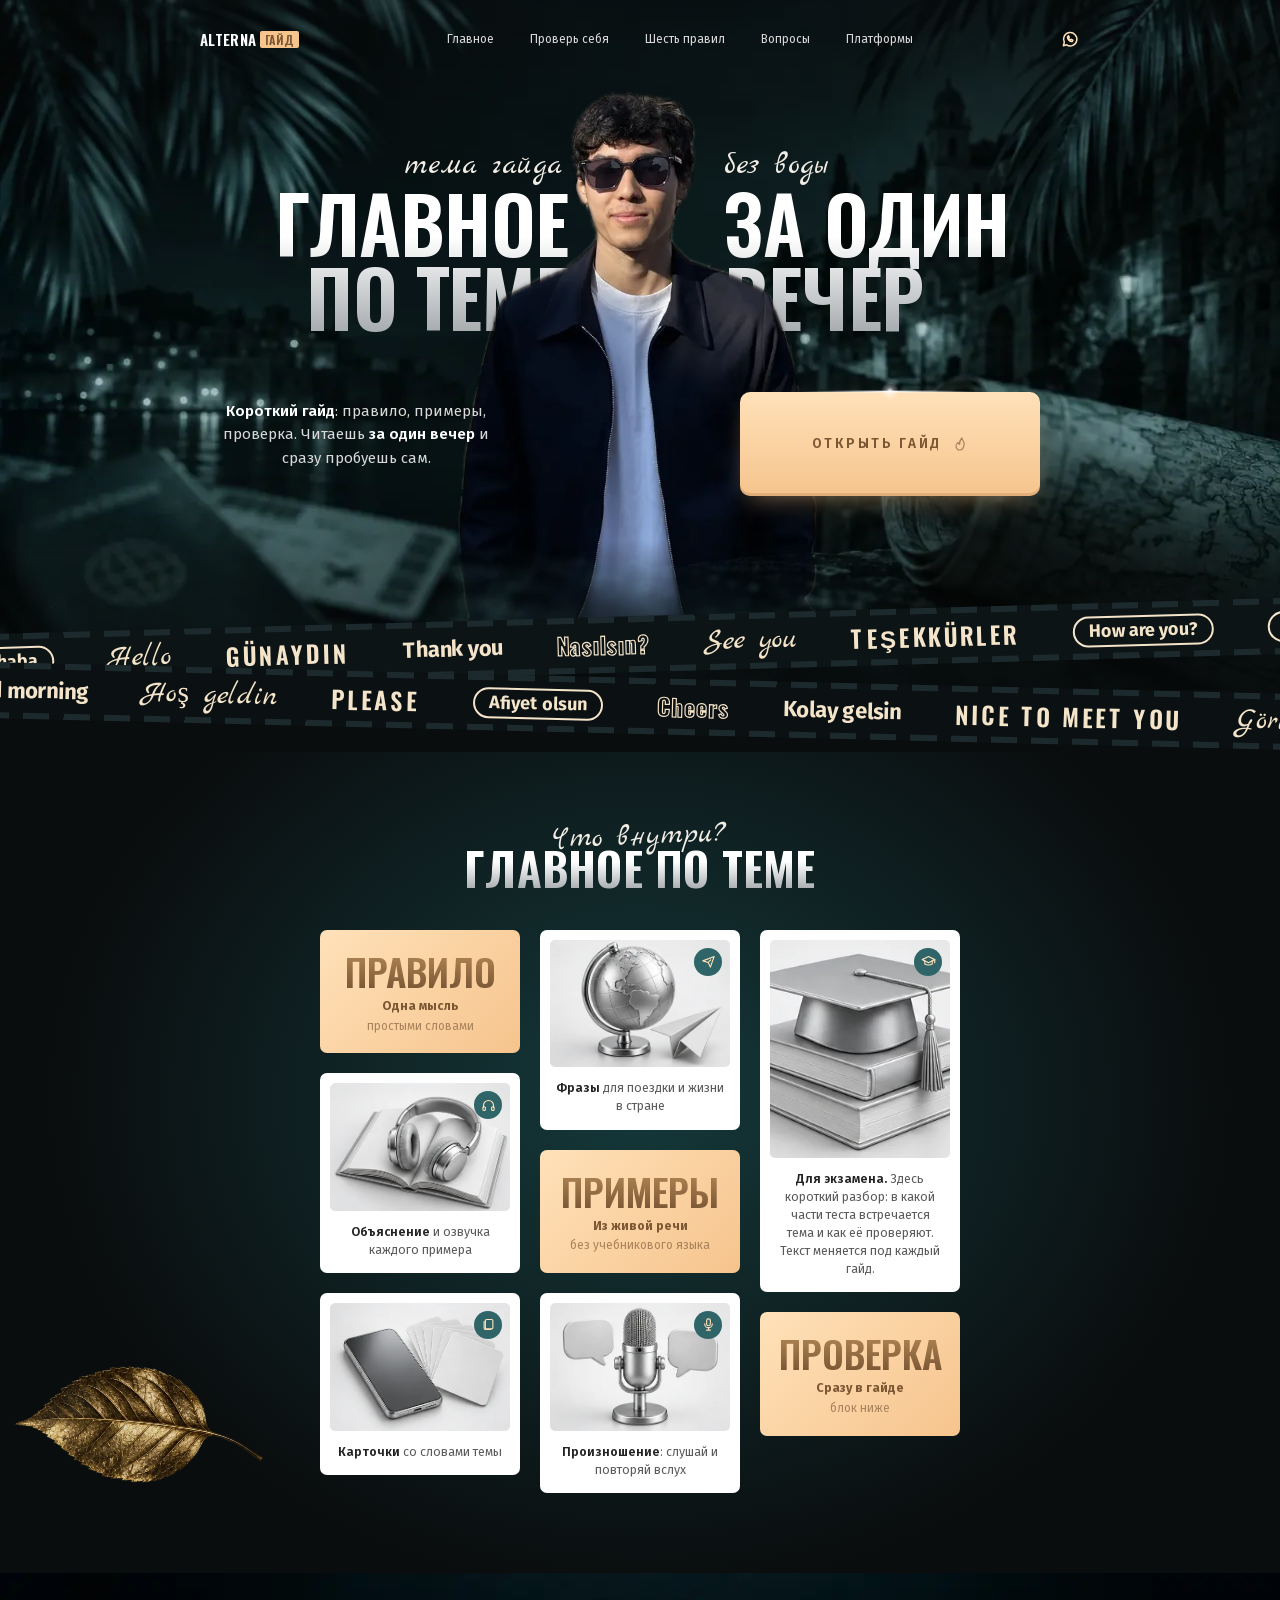
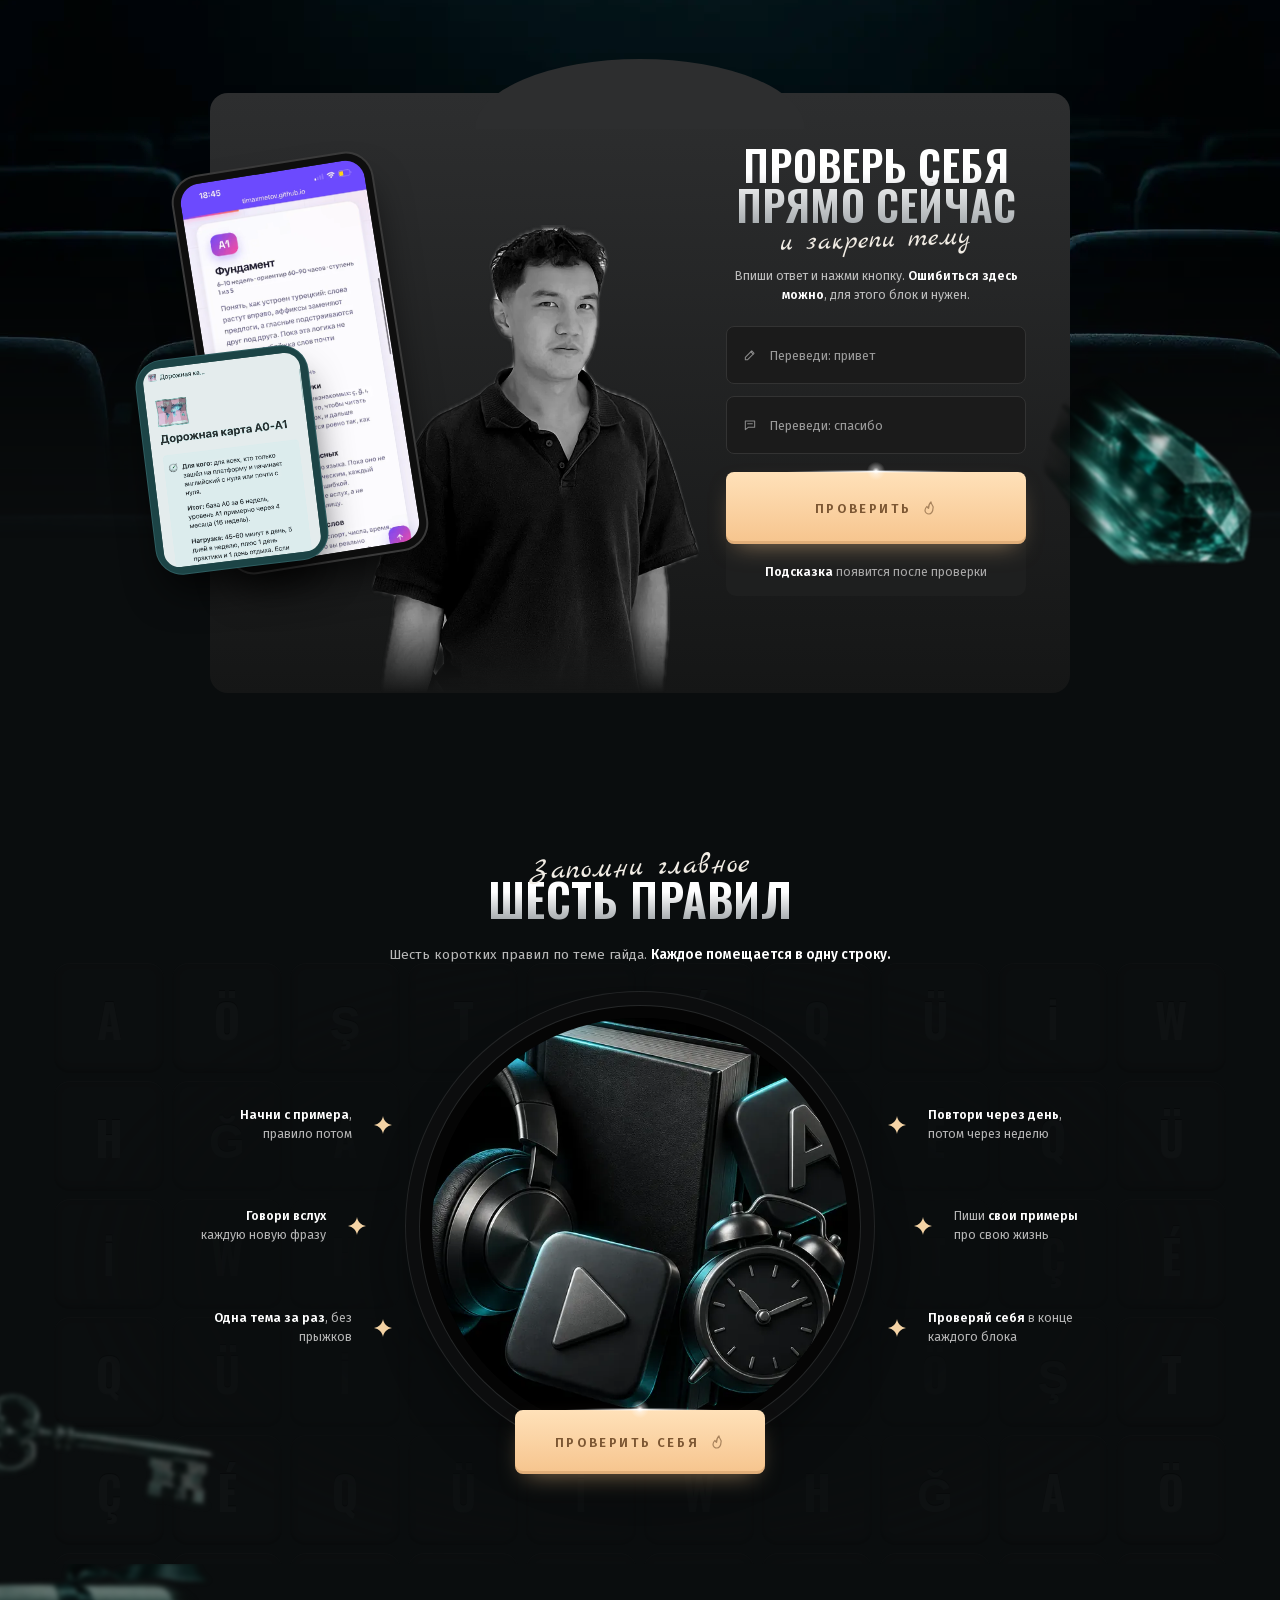
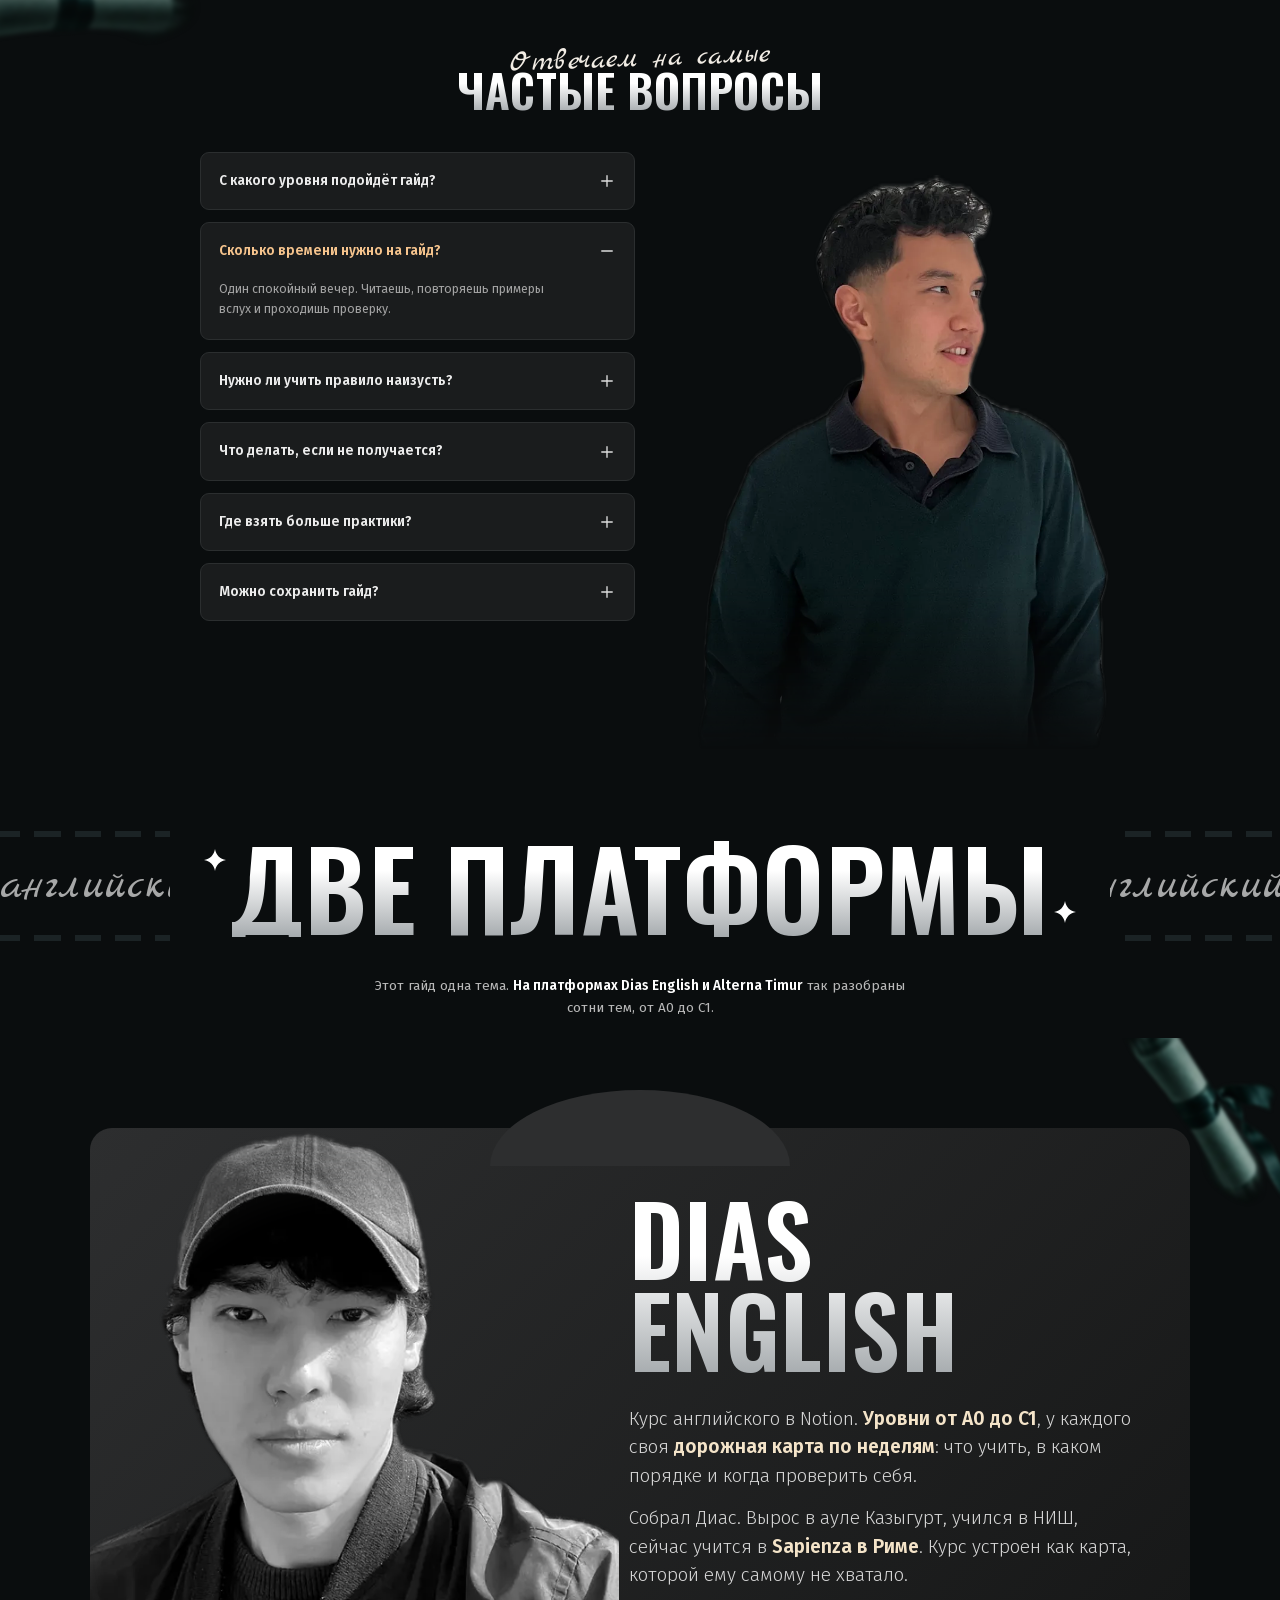
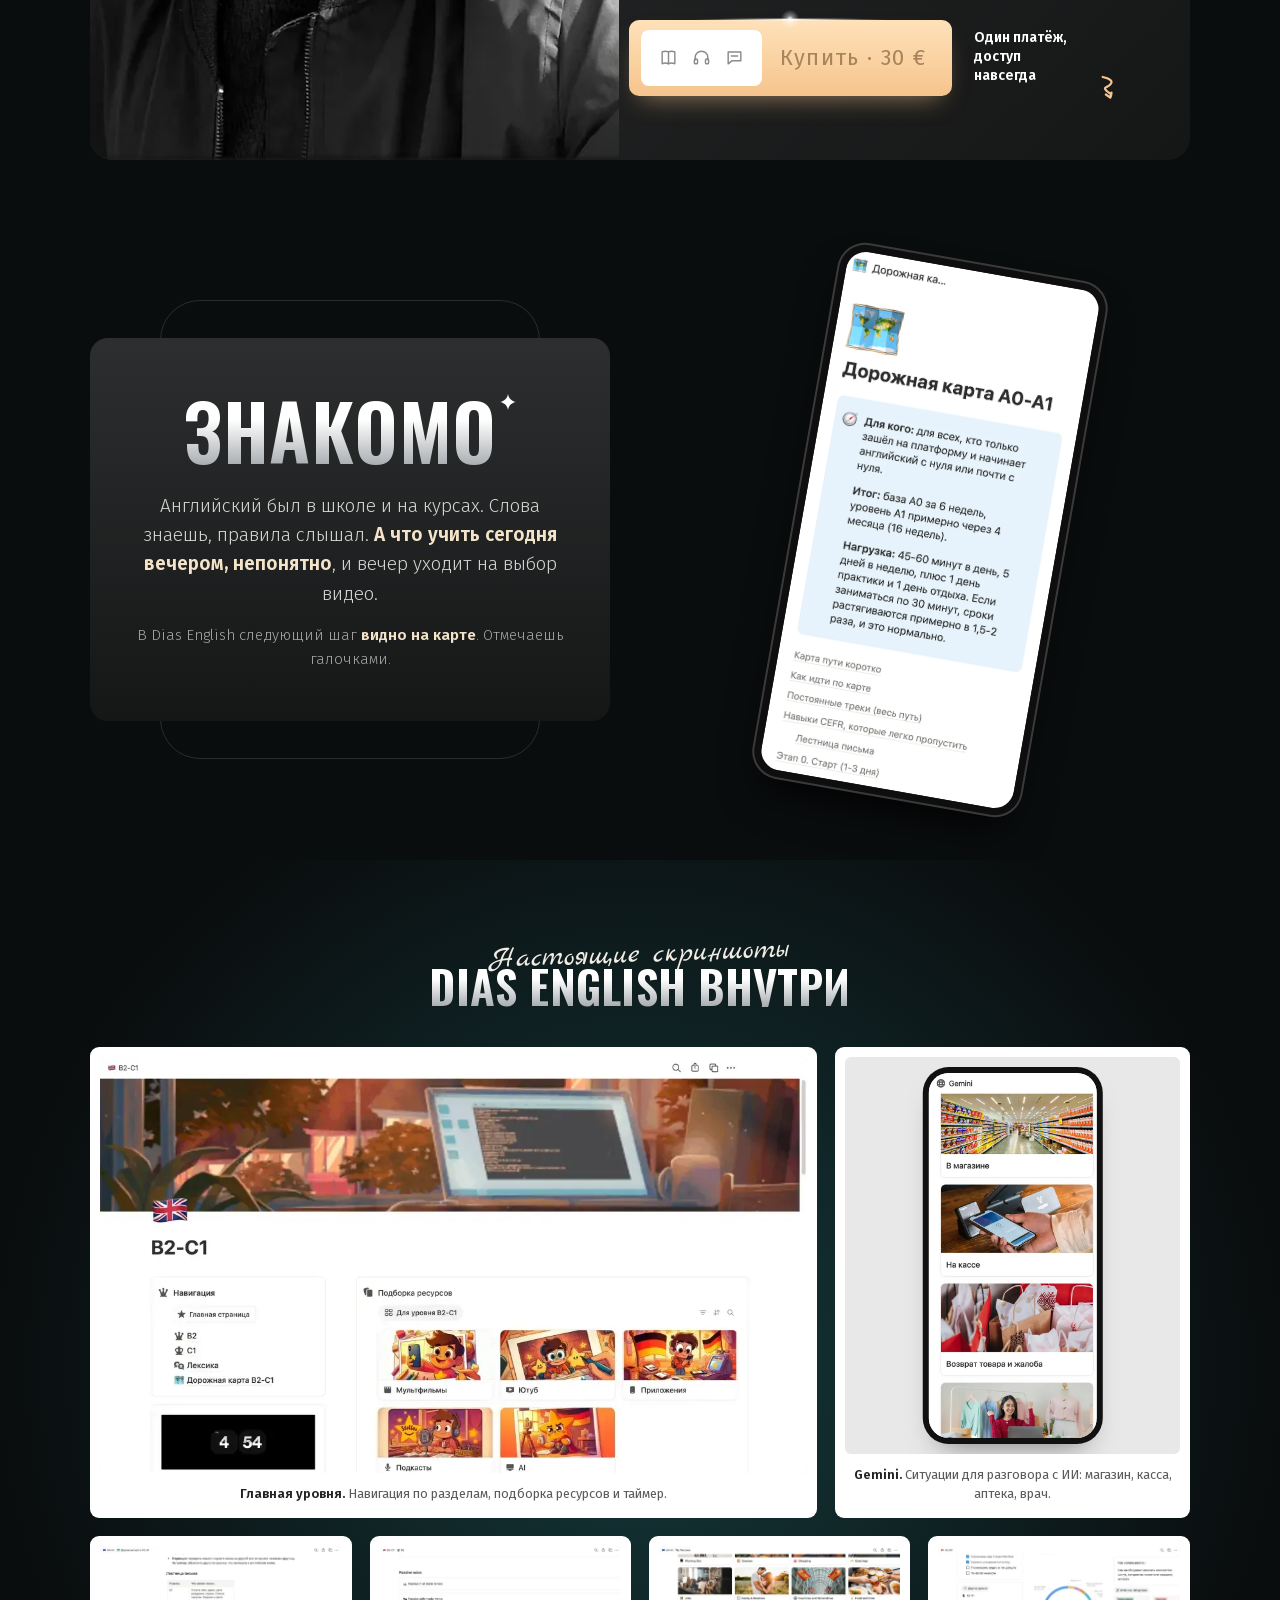
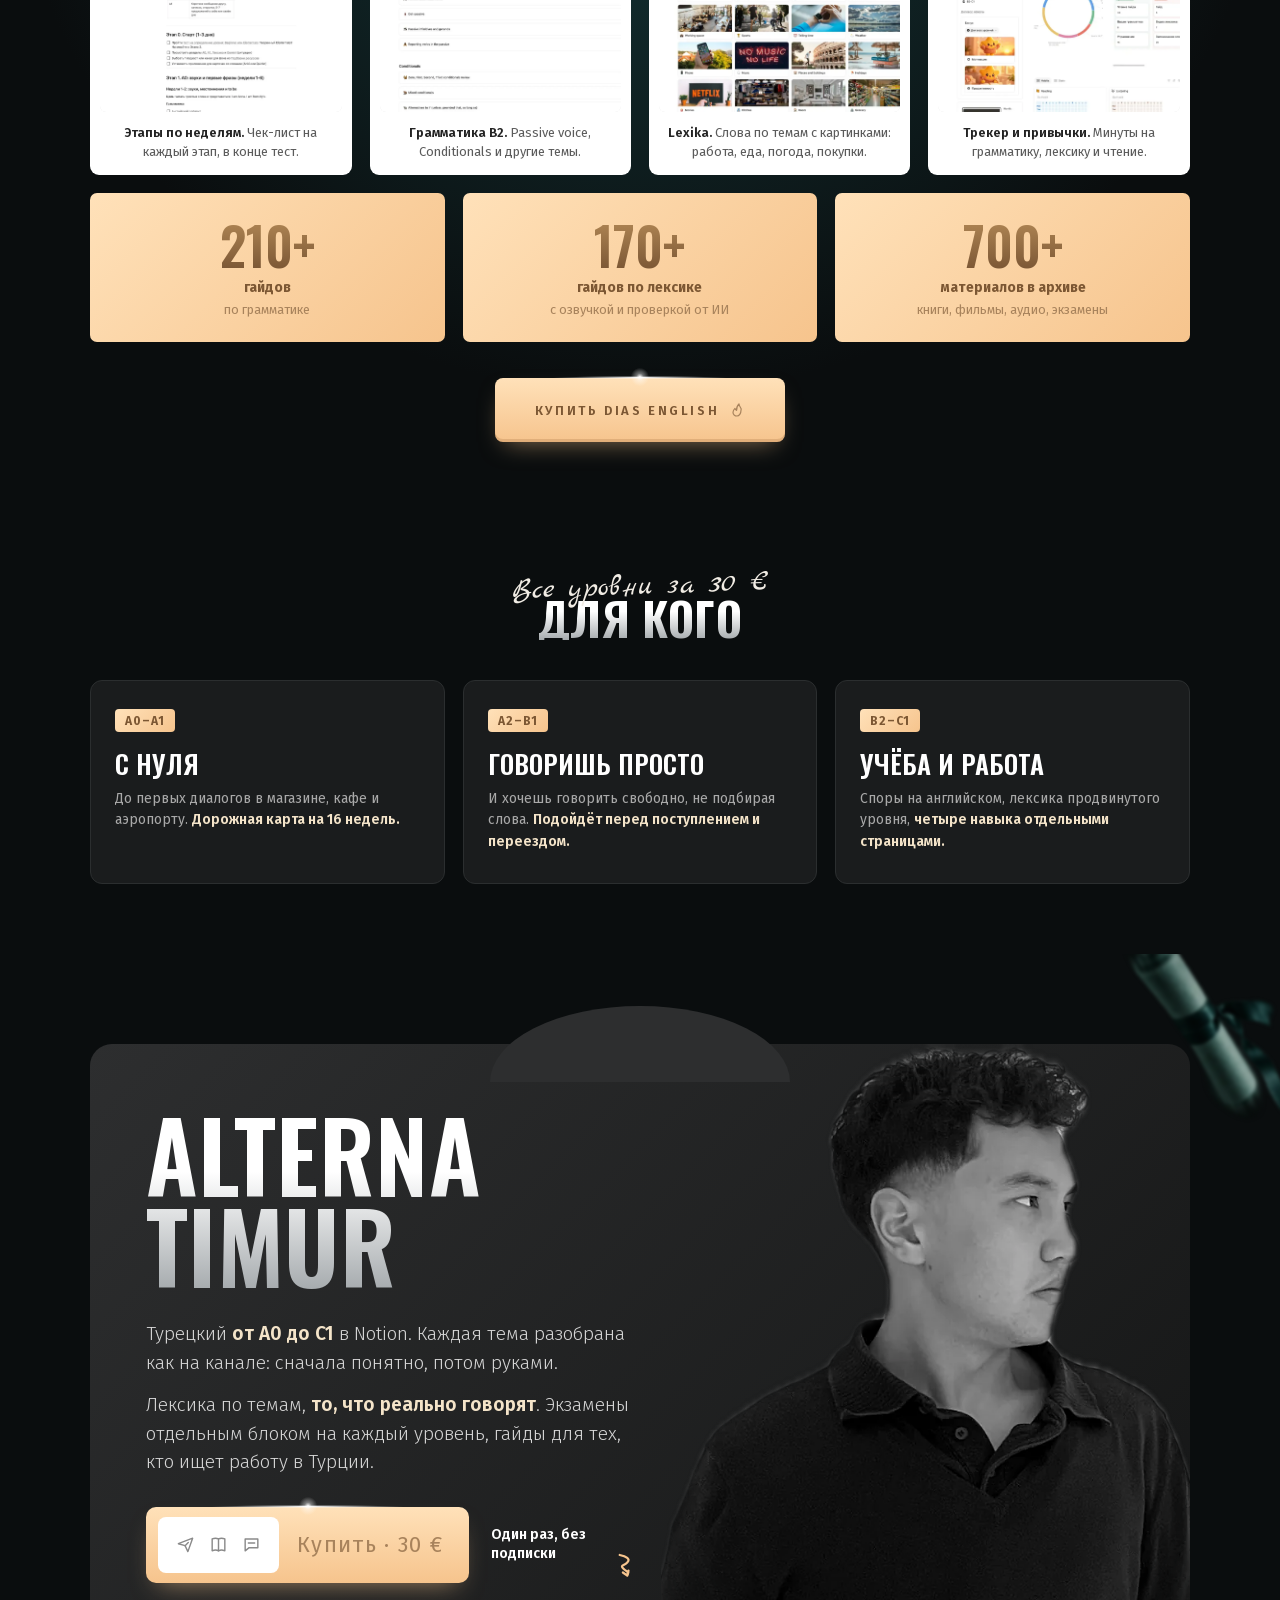
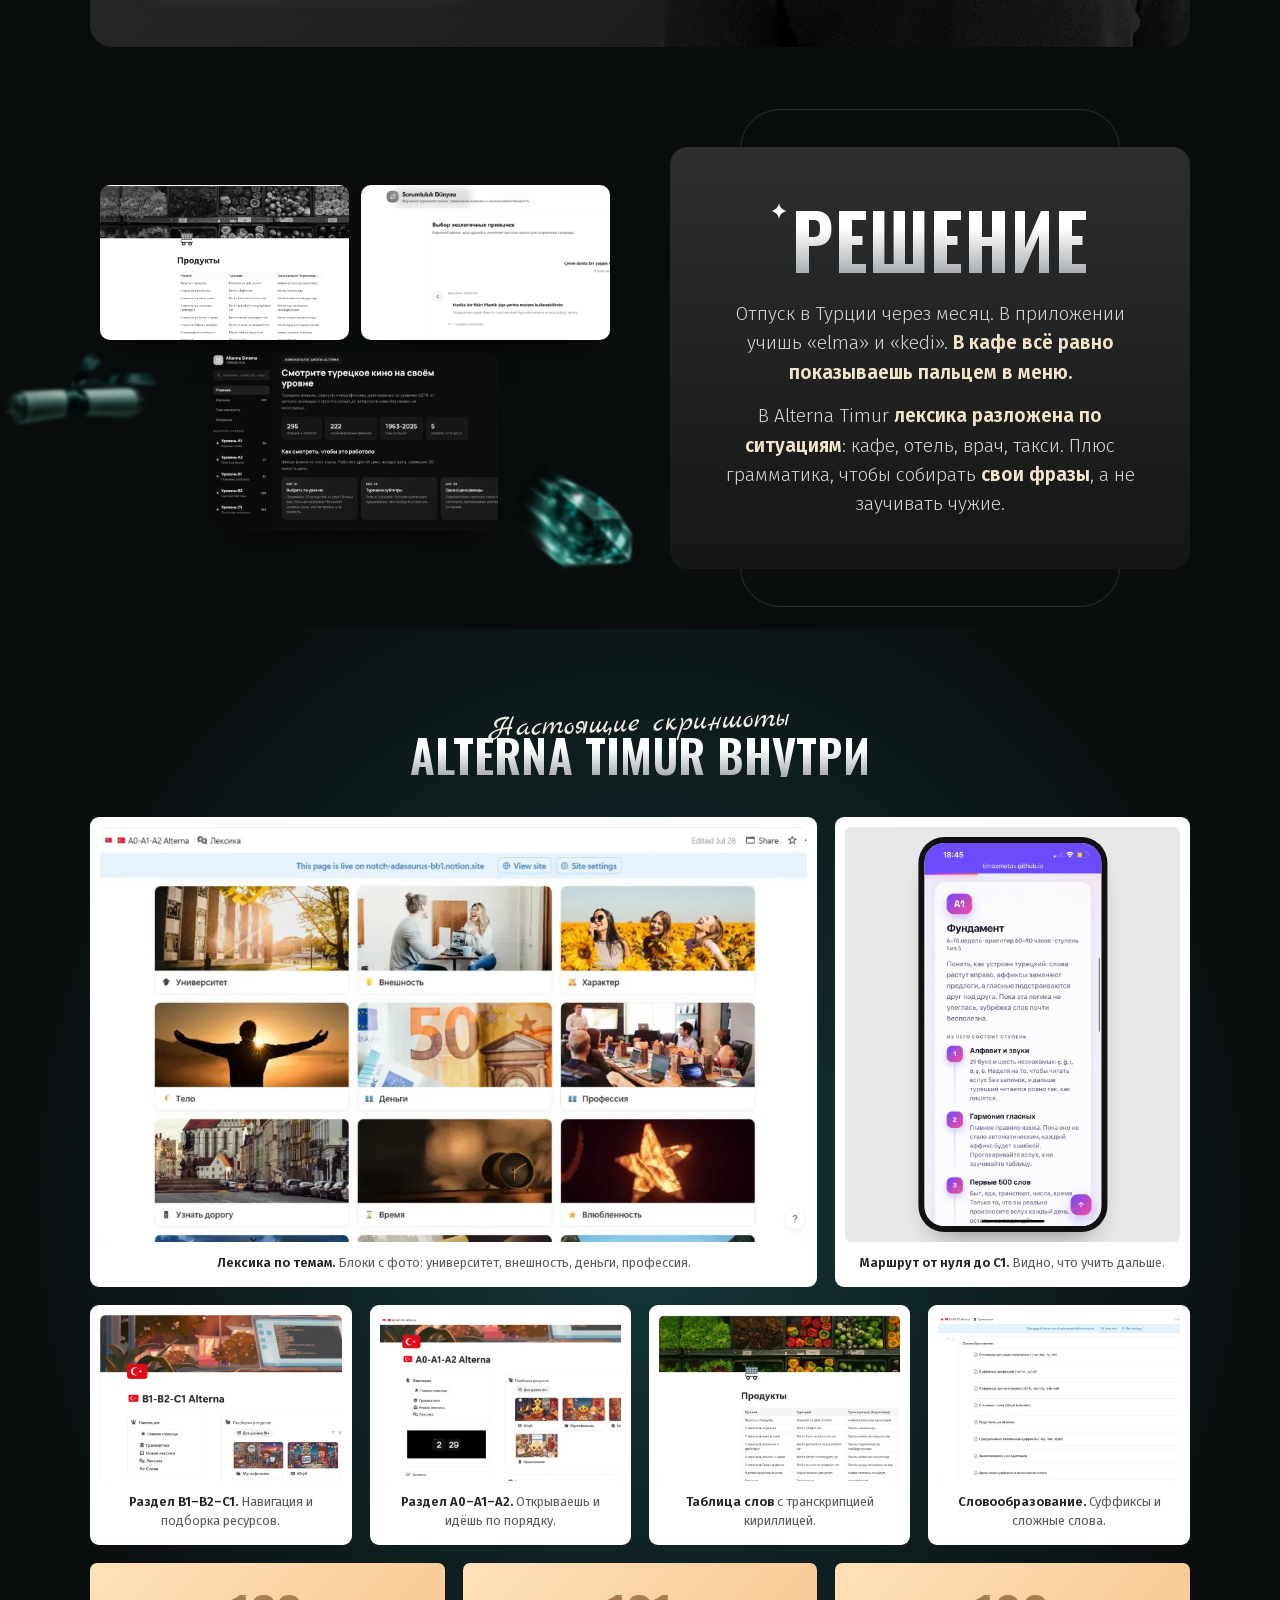
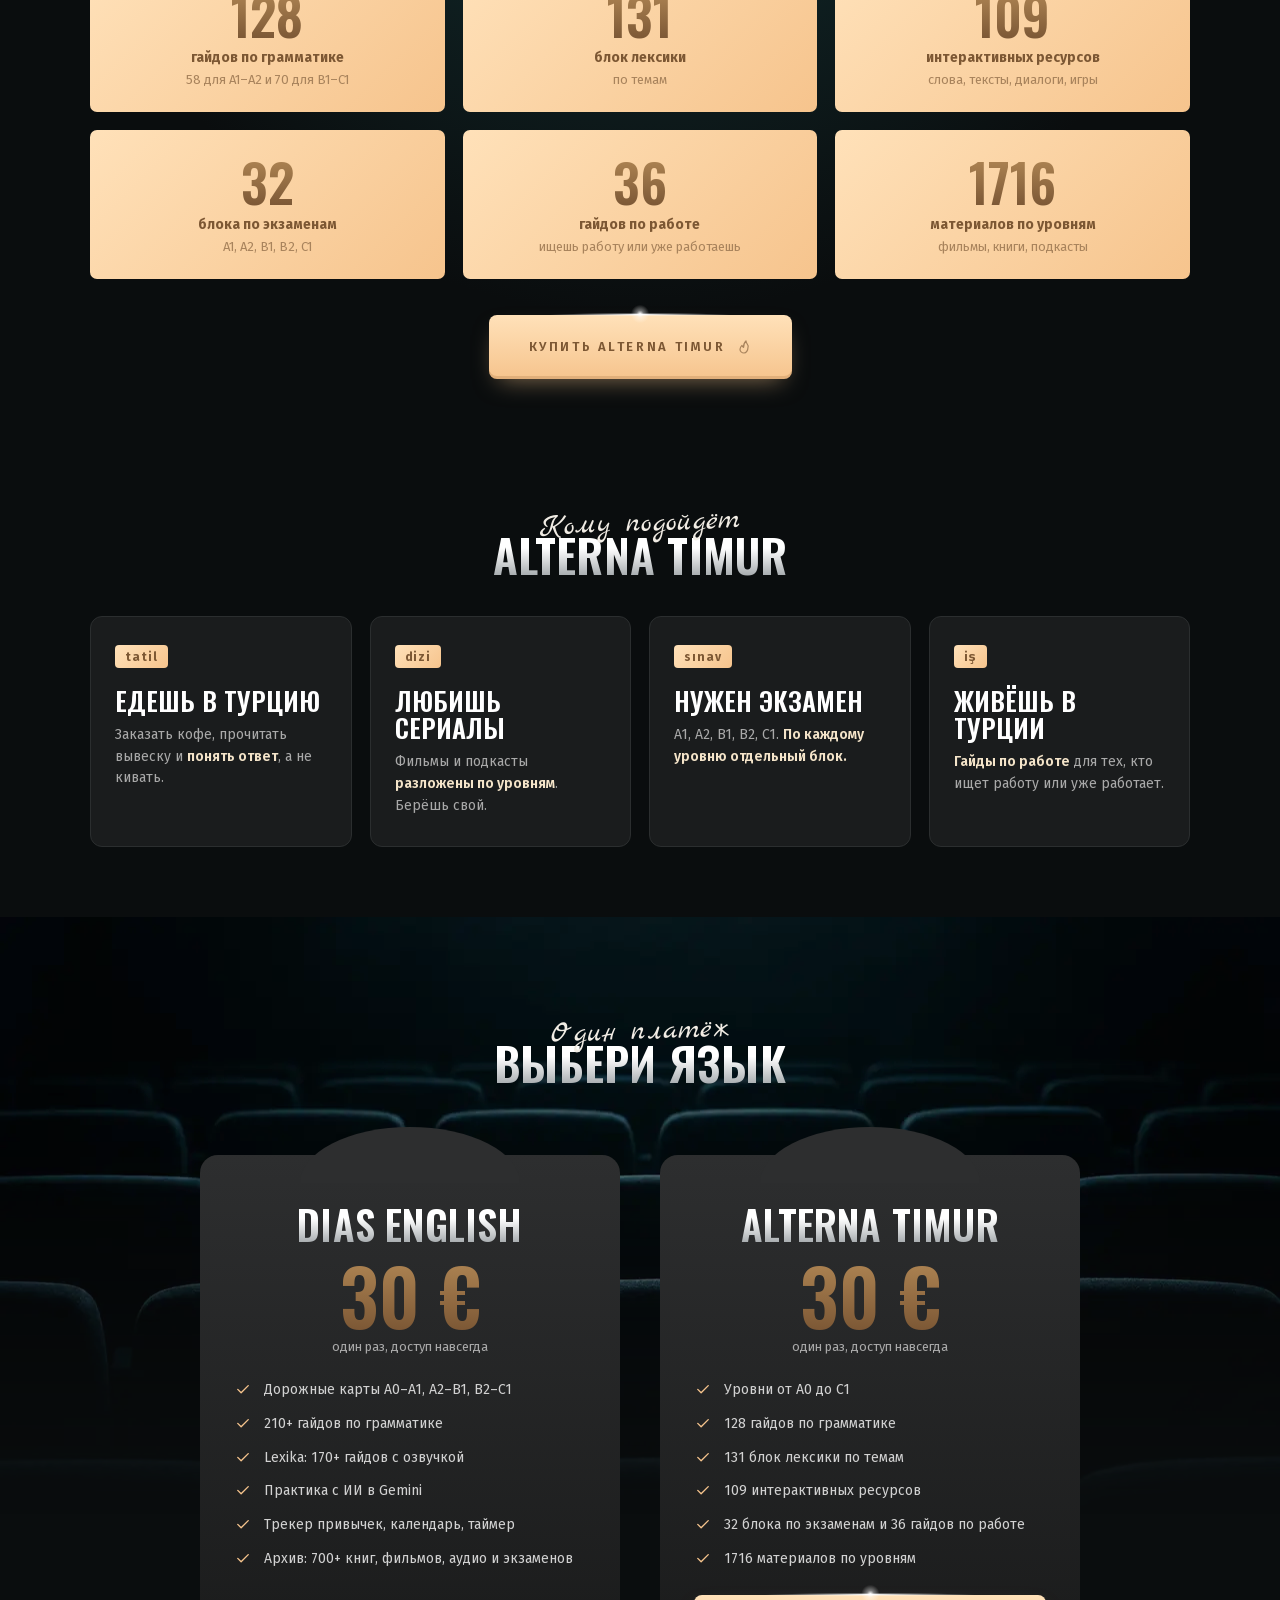
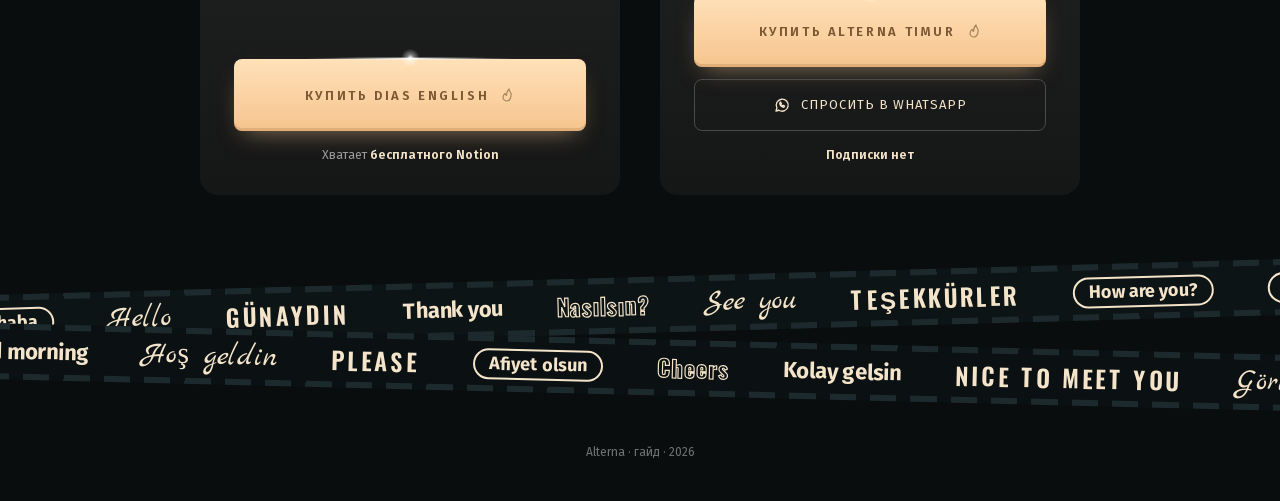
==== index.html @ 54acfa9a "Сайт №06: шаблон по дизайну лендинга подписок, гайд и реклама Dias English и Alterna Timur" ====
<!doctype html>
<html lang="ru">
<head>
<meta charset="utf-8">
<meta name="viewport" content="width=device-width, initial-scale=1">
<title>Гайд Alterna: тема в одном месте</title>
<meta name="description" content="Короткий гайд по теме: правило, примеры, проверка. В конце две платформы: Dias English и Alterna Timur.">
<meta property="og:title" content="Гайд Alterna">
<meta property="og:image" content="media/hero-bg.webp">
<meta name="theme-color" content="#0a0d0e">
<link rel="icon" href="favicon.svg" type="image/svg+xml">
<link rel="preload" href="assets/fonts/Oswald-600-cyrillic.woff2" as="font" type="font/woff2" crossorigin>
<link rel="preload" href="media/hero-person.webp" as="image">
<link rel="stylesheet" href="assets/fonts.css">
<link rel="stylesheet" href="style.css">
<script src="content.js" defer></script>
<script src="app.js" defer></script>
</head>
<body data-page="full" data-base="">
<div id="app"></div>
<noscript><p style="padding:40px;text-align:center">Включи JavaScript, чтобы открыть гайд.</p></noscript>
</body>
</html>
---- assets/fonts.css ----
@font-face {
  font-family: 'Fira Sans';
  font-style: normal;
  font-weight: 300;
  font-display: swap;
  src: url(fonts/FiraSans-300-cyrillic.woff2) format('woff2');
  unicode-range: U+0301, U+0400-045F, U+0490-0491, U+04B0-04B1, U+2116;
}
@font-face {
  font-family: 'Fira Sans';
  font-style: normal;
  font-weight: 300;
  font-display: swap;
  src: url(fonts/FiraSans-300-latin.woff2) format('woff2');
  unicode-range: U+0000-00FF, U+0131, U+0152-0153, U+02BB-02BC, U+02C6, U+02DA, U+02DC, U+0304, U+0308, U+0329, U+2000-206F, U+20AC, U+2122, U+2191, U+2193, U+2212, U+2215, U+FEFF, U+FFFD;
}
@font-face {
  font-family: 'Fira Sans';
  font-style: normal;
  font-weight: 400;
  font-display: swap;
  src: url(fonts/FiraSans-400-cyrillic.woff2) format('woff2');
  unicode-range: U+0301, U+0400-045F, U+0490-0491, U+04B0-04B1, U+2116;
}
@font-face {
  font-family: 'Fira Sans';
  font-style: normal;
  font-weight: 400;
  font-display: swap;
  src: url(fonts/FiraSans-400-latin.woff2) format('woff2');
  unicode-range: U+0000-00FF, U+0131, U+0152-0153, U+02BB-02BC, U+02C6, U+02DA, U+02DC, U+0304, U+0308, U+0329, U+2000-206F, U+20AC, U+2122, U+2191, U+2193, U+2212, U+2215, U+FEFF, U+FFFD;
}
@font-face {
  font-family: 'Fira Sans';
  font-style: normal;
  font-weight: 600;
  font-display: swap;
  src: url(fonts/FiraSans-600-cyrillic.woff2) format('woff2');
  unicode-range: U+0301, U+0400-045F, U+0490-0491, U+04B0-04B1, U+2116;
}
@font-face {
  font-family: 'Fira Sans';
  font-style: normal;
  font-weight: 600;
  font-display: swap;
  src: url(fonts/FiraSans-600-latin.woff2) format('woff2');
  unicode-range: U+0000-00FF, U+0131, U+0152-0153, U+02BB-02BC, U+02C6, U+02DA, U+02DC, U+0304, U+0308, U+0329, U+2000-206F, U+20AC, U+2122, U+2191, U+2193, U+2212, U+2215, U+FEFF, U+FFFD;
}
@font-face {
  font-family: 'Fira Sans';
  font-style: normal;
  font-weight: 700;
  font-display: swap;
  src: url(fonts/FiraSans-700-cyrillic.woff2) format('woff2');
  unicode-range: U+0301, U+0400-045F, U+0490-0491, U+04B0-04B1, U+2116;
}
@font-face {
  font-family: 'Fira Sans';
  font-style: normal;
  font-weight: 700;
  font-display: swap;
  src: url(fonts/FiraSans-700-latin.woff2) format('woff2');
  unicode-range: U+0000-00FF, U+0131, U+0152-0153, U+02BB-02BC, U+02C6, U+02DA, U+02DC, U+0304, U+0308, U+0329, U+2000-206F, U+20AC, U+2122, U+2191, U+2193, U+2212, U+2215, U+FEFF, U+FFFD;
}
@font-face {
  font-family: 'Marck Script';
  font-style: normal;
  font-weight: 400;
  font-display: swap;
  src: url(fonts/MarckScript-400-cyrillic.woff2) format('woff2');
  unicode-range: U+0301, U+0400-045F, U+0490-0491, U+04B0-04B1, U+2116;
}
@font-face {
  font-family: 'Marck Script';
  font-style: normal;
  font-weight: 400;
  font-display: swap;
  src: url(fonts/MarckScript-400-latin.woff2) format('woff2');
  unicode-range: U+0000-00FF, U+0131, U+0152-0153, U+02BB-02BC, U+02C6, U+02DA, U+02DC, U+0304, U+0308, U+0329, U+2000-206F, U+20AC, U+2122, U+2191, U+2193, U+2212, U+2215, U+FEFF, U+FFFD;
}
@font-face {
  font-family: 'Oswald';
  font-style: normal;
  font-weight: 500;
  font-display: swap;
  src: url(fonts/Oswald-500-cyrillic.woff2) format('woff2');
  unicode-range: U+0301, U+0400-045F, U+0490-0491, U+04B0-04B1, U+2116;
}
@font-face {
  font-family: 'Oswald';
  font-style: normal;
  font-weight: 500;
  font-display: swap;
  src: url(fonts/Oswald-500-latin.woff2) format('woff2');
  unicode-range: U+0000-00FF, U+0131, U+0152-0153, U+02BB-02BC, U+02C6, U+02DA, U+02DC, U+0304, U+0308, U+0329, U+2000-206F, U+20AC, U+2122, U+2191, U+2193, U+2212, U+2215, U+FEFF, U+FFFD;
}
@font-face {
  font-family: 'Oswald';
  font-style: normal;
  font-weight: 600;
  font-display: swap;
  src: url(fonts/Oswald-600-cyrillic.woff2) format('woff2');
  unicode-range: U+0301, U+0400-045F, U+0490-0491, U+04B0-04B1, U+2116;
}
@font-face {
  font-family: 'Oswald';
  font-style: normal;
  font-weight: 600;
  font-display: swap;
  src: url(fonts/Oswald-600-latin.woff2) format('woff2');
  unicode-range: U+0000-00FF, U+0131, U+0152-0153, U+02BB-02BC, U+02C6, U+02DA, U+02DC, U+0304, U+0308, U+0329, U+2000-206F, U+20AC, U+2122, U+2191, U+2193, U+2212, U+2215, U+FEFF, U+FFFD;
}
@font-face {
  font-family: 'Oswald';
  font-style: normal;
  font-weight: 700;
  font-display: swap;
  src: url(fonts/Oswald-700-cyrillic.woff2) format('woff2');
  unicode-range: U+0301, U+0400-045F, U+0490-0491, U+04B0-04B1, U+2116;
}
@font-face {
  font-family: 'Oswald';
  font-style: normal;
  font-weight: 700;
  font-display: swap;
  src: url(fonts/Oswald-700-latin.woff2) format('woff2');
  unicode-range: U+0000-00FF, U+0131, U+0152-0153, U+02BB-02BC, U+02C6, U+02DA, U+02DC, U+0304, U+0308, U+0329, U+2000-206F, U+20AC, U+2122, U+2191, U+2193, U+2212, U+2215, U+FEFF, U+FFFD;
}
---- style.css ----
/* ===== Сайт №06. Все цвета и шрифты здесь ===== */
:root {
  --bg: #0a0d0e;
  --bg-2: #101415;
  --teal: #2f6568;
  --teal-glow: #15393b;
  --card: #1a1c1d;
  --card-line: #2b2e2f;
  --plate-1: #2d2e2f;
  --plate-2: #151616;
  --text: #d4d4d4;
  --muted: #9b9c9c;
  --white: #ffffff;
  --cream: #f4e4c9;
  --peach-1: #f6c48d;
  --peach-2: #ffe1b9;
  --peach-ink: #7c5733;
  --peach-ink-2: #a8835c;
  --card-light: #ffffff;
  --card-light-ink: #5b5b5b;
  --card-light-bold: #232323;
  --tile-light: #e8e8e8;

  --f-head: "Oswald", "Arial Narrow", sans-serif;
  --f-body: "Fira Sans", system-ui, sans-serif;
  --f-script: "Marck Script", cursive;
  --head-case: uppercase;            /* убрать капс: none */

  --wrap: 880px;
  --wrap-wide: 1100px;
  --r: 8px;
  --ease: cubic-bezier(.22, .61, .36, 1);
}

*, *::before, *::after { box-sizing: border-box; }
html { scroll-behavior: smooth; -webkit-text-size-adjust: 100%; }
body {
  margin: 0; background: var(--bg); color: var(--text);
  font: 400 15px/1.55 var(--f-body);
  overflow-x: hidden; hyphens: auto; -webkit-hyphens: auto;
  text-rendering: optimizeLegibility; -webkit-font-smoothing: antialiased;
}
body.no-scroll { overflow: hidden; }
img { max-width: 100%; height: auto; display: block; }
a { color: inherit; text-decoration: none; }
a:hover, a:focus { text-decoration: none; }
b { color: var(--cream); font-weight: 600; }
h1, h2, h3, p { margin: 0; }
button { font: inherit; color: inherit; }
:focus-visible { outline: 2px solid var(--peach-1); outline-offset: 3px; }
.sr { position: absolute; width: 1px; height: 1px; overflow: hidden; clip: rect(0 0 0 0); white-space: nowrap; }
.wrap { width: min(var(--wrap), 100% - 32px); margin-inline: auto; position: relative; }
.ic { width: 1em; height: 1em; flex: none; }

/* металлический заголовок (как в образце) */
.metal {
  font-family: var(--f-head); font-weight: 600; text-transform: var(--head-case);
  line-height: .95; letter-spacing: .005em; hyphens: manual;
  background: linear-gradient(180deg, #ffffff 35%, #a6abae 100%);
  -webkit-background-clip: text; background-clip: text; color: transparent;
}
.metal-warm {
  font-family: var(--f-head); font-weight: 600; line-height: 1;
  background: linear-gradient(180deg, #b08654 0%, #7a5634 100%);
  -webkit-background-clip: text; background-clip: text; color: transparent;
}
.script { font-family: var(--f-script); color: #f1ece4; line-height: 1; hyphens: manual; }
.star { width: 18px; height: 18px; color: #f4d3a5; flex: none; }

/* ===== кнопка ===== */
.btn {
  position: relative; display: inline-flex; align-items: center; justify-content: center; gap: 10px;
  min-height: 64px; padding: 0 40px; border: 0; border-radius: 8px; cursor: pointer;
  background: linear-gradient(180deg, var(--peach-2) 0%, var(--peach-1) 100%);
  color: var(--peach-ink); font: 600 13px/1 var(--f-body); letter-spacing: .2em; text-transform: uppercase;
  box-shadow: 0 10px 24px -10px rgba(246, 196, 141, .55), inset 0 -3px 0 rgba(160, 110, 60, .25);
  transition: transform .35s var(--ease), box-shadow .35s var(--ease), filter .35s var(--ease);
}
.btn:hover { transform: translateY(-3px); filter: brightness(1.04); box-shadow: 0 16px 30px -10px rgba(246, 196, 141, .7), inset 0 -3px 0 rgba(160, 110, 60, .25); }
.btn:active { transform: translateY(0); }
.btn__t { display: block; line-height: 1; }
.btn__ic { font-size: 16px; color: var(--peach-ink-2); }
.btn__glow {
  position: absolute; left: 50%; top: -2px; width: 60%; height: 3px; transform: translateX(-50%);
  background: radial-gradient(ellipse at center, #fff 0%, rgba(255,255,255,0) 70%); pointer-events: none;
}
.btn__glow::after {
  content: ""; position: absolute; left: 50%; top: -9px; width: 20px; height: 20px; transform: translateX(-50%);
  background: radial-gradient(circle, #fff 0%, rgba(255,255,255,.4) 25%, rgba(255,255,255,0) 65%);
}
.btn--xl { min-height: 104px; min-width: 300px; font-size: 13.5px; border-radius: 10px; }
.btn--block { display: flex; width: 100%; min-height: 72px; }

/* ===== шапка ===== */
.hdr { position: absolute; inset: 0 0 auto; z-index: 30; padding: 24px 0; transition: background .3s var(--ease); }
.hdr__in { display: flex; align-items: center; gap: 24px; }
.logo { display: inline-flex; align-items: center; gap: 4px; font: 600 15px/1 var(--f-head); text-transform: uppercase; letter-spacing: .02em; color: #fff; transition: opacity .3s; }
.logo:hover { opacity: .8; }
.logo__badge { background: var(--peach-1); color: var(--peach-ink); padding: 3px 5px 2px; border-radius: 2px; font-size: 12px; }
.hdr__nav { display: flex; gap: 32px; margin-inline: auto; font-size: 12px; color: #d8d8d8; }
.hdr__nav a { padding: 6px 2px; transition: color .3s; }
.hdr__nav a:hover { color: var(--peach-1); }
.hdr__right { display: flex; align-items: center; gap: 14px; }
.hdr__soc { display: inline-flex; font-size: 20px; color: var(--peach-2); transition: color .3s, transform .3s var(--ease); }
.hdr__soc:hover { color: #fff; transform: translateY(-2px); }
.hdr__burger { display: none; background: none; border: 0; font-size: 28px; color: #fff; padding: 4px; cursor: pointer; transition: color .3s; }
.hdr__burger:hover { color: var(--peach-1); }
.menu { position: fixed; inset: 0; z-index: 50; background: rgba(8, 11, 12, .97); display: flex; flex-direction: column; align-items: center; justify-content: center; gap: 28px; }
.menu[hidden] { display: none; }
.menu nav { display: flex; flex-direction: column; align-items: center; gap: 22px; font: 600 26px/1.1 var(--f-head); text-transform: var(--head-case); color: #fff; }
.menu nav a { transition: color .3s; }
.menu nav a:hover { color: var(--peach-1); }
.menu__soc { display: flex; gap: 18px; }
.menu__close { position: absolute; top: 18px; right: 16px; background: none; border: 0; font-size: 30px; color: #fff; cursor: pointer; padding: 6px; transition: color .3s; }
.menu__close:hover { color: var(--peach-1); }

/* ===== первый экран ===== */
.hero { position: relative; overflow: hidden; background: #0b1214; }
.hero__bg { position: absolute; inset: 0; background: center 40% / cover no-repeat; opacity: .95; }
.hero__bg::after { content: ""; position: absolute; inset: 0; background: linear-gradient(180deg, rgba(10,13,14,.45) 0%, rgba(10,13,14,0) 30%, rgba(10,13,14,0) 75%, rgba(10,13,14,.6) 100%); }
.hero__in { height: 690px; width: min(1000px, 100% - 32px); }
.hero__side { position: absolute; top: 150px; z-index: 1; }
.hero__side--l { right: calc(50% + 72px); text-align: right; }
.hero__side--r { left: calc(50% + 84px); text-align: left; }
.hero__script { font-size: 31px; margin-bottom: 4px; }
.hero__side--l .hero__script { margin-right: 6px; }
.hero__title { font-size: 78px; letter-spacing: -.01em; display: flex; flex-direction: column; }
.hero__side--l .hero__title { align-items: flex-end; }
.hero__mtitle { display: none; }
.hero__person { position: absolute; left: 50%; bottom: 50px; transform: translateX(-50%); z-index: 2; width: 372px; }
.hero__person img { width: 100%; height: auto; -webkit-mask-image: linear-gradient(180deg, #000 82%, transparent 100%); mask-image: linear-gradient(180deg, #000 82%, transparent 100%); }
.hero__text { position: absolute; top: 400px; right: calc(50% + 150px); width: 268px; text-align: center; font-size: 15px; line-height: 1.55; color: #d9d9d9; z-index: 3; }
.hero__text b { color: #fff; }
.hero__cta { position: absolute; top: 392px; left: calc(50% + 100px); z-index: 3; }

/* ===== ленты ===== */
.mq { position: relative; z-index: 4; margin-top: -96px; height: 158px; overflow: hidden; pointer-events: none; }
.mq__row {
  position: absolute; left: -4%; width: 108%; height: 56px; display: flex; align-items: center; overflow: hidden;
  background: #0d1416;
  border-block: 6px solid transparent;
  border-image: repeating-linear-gradient(90deg, #1d2a2d 0 26px, transparent 26px 40px) 6;
}
.mq__row--a { top: 22px; transform: rotate(-1.6deg); }
.mq__row--b { top: 84px; transform: rotate(1.4deg); background: #0b1113; }
.mq__track { display: flex; align-items: center; gap: 54px; padding-right: 54px; white-space: nowrap; animation: mq 38s linear infinite; }
.mq__row--b .mq__track { animation-direction: reverse; animation-duration: 44s; }
.mq__it { color: var(--cream); flex: none; line-height: 1; }
.mq__it--pill { border: 2px solid var(--cream); border-radius: 40px; padding: 4px 14px 5px; font: 700 18px/1 var(--f-body); }
.mq__it--script { font: 30px/1 var(--f-script); }
.mq__it--cond { font: 600 24px/1 var(--f-head); letter-spacing: .14em; }
.mq__it--bold { font: 700 22px/1 var(--f-body); letter-spacing: -.01em; }
.mq__it--outline { font: 700 23px/1 var(--f-head); letter-spacing: .04em; color: transparent; -webkit-text-stroke: 1.2px var(--cream); }
@keyframes mq { to { transform: translateX(-50%); } }
.mq--footer { margin-top: -60px; }
.mq--hero { display: none; }

/* ===== заголовок секции ===== */
.sec { position: relative; padding: 80px 0; }
.sh { text-align: center; margin-bottom: 40px; position: relative; z-index: 2; }
.sh__script { font-size: 30px; margin-bottom: -6px; transform: rotate(-2deg); }
.sh__title { font-size: 46px; }
.lead { text-align: center; font-size: 13.5px; line-height: 1.6; color: #b9b9b9; max-width: 560px; margin: -16px auto 40px; }
.lead b { color: #fff; }

/* декор */
.decor { position: absolute; pointer-events: none; z-index: 1; height: auto; }
.decor--leaf { width: 220px; left: max(2%, calc(50% - 640px)); bottom: 60px; transform: rotate(-24deg); opacity: .9; }
.decor--gem { width: 230px; right: max(1%, calc(50% - 660px)); top: 52%; transform: rotate(18deg); opacity: .85; filter: blur(1px); }
.decor--key { width: 240px; left: max(-2%, calc(50% - 700px)); bottom: 30px; opacity: .45; filter: blur(2px); transform: rotate(-12deg); }
.decor--scroll { width: 260px; left: max(-4%, calc(50% - 700px)); top: -30px; opacity: .55; filter: blur(2px); transform: rotate(-28deg); }
.decor--scroll2 { width: 230px; right: max(-3%, calc(50% - 700px)); top: 10px; opacity: .8; filter: blur(1.5px); transform: rotate(30deg); }

/* ===== преимущества (сетка карточек) ===== */
.bento { padding-top: 70px; background: radial-gradient(ellipse 46% 60% at 50% 42%, var(--teal-glow) 0%, rgba(21,57,59,0) 100%); overflow: hidden; }
.bento__grid { display: grid; grid-template-columns: repeat(3, 200px); gap: 20px; justify-content: center; position: relative; z-index: 2; }
.bento__col { display: flex; flex-direction: column; gap: 20px; }
.bc { border-radius: 7px; transition: transform .4s var(--ease), box-shadow .4s var(--ease); }
.bc:hover { transform: translateY(-5px); box-shadow: 0 18px 30px -16px rgba(0,0,0,.8); }
.bc--accent { background: linear-gradient(135deg, var(--peach-2) 0%, var(--peach-1) 100%); text-align: center; padding: 22px 12px 18px; }
.bc__big { font-size: 38px; text-transform: var(--head-case); }
.bc__t { font-size: 12.5px; line-height: 1.35; color: var(--peach-ink); margin-top: 8px; }
.bc__t b { color: var(--peach-ink); font-weight: 700; }
.bc__s { font-size: 12px; color: var(--peach-ink-2); margin-top: 2px; }
.bc--img { background: var(--card-light); padding: 10px 10px 14px; }
.bc__pic { position: relative; border-radius: 5px; overflow: hidden; background: var(--tile-light); }
.bc__pic img { width: 100%; aspect-ratio: 388 / 275; object-fit: cover; transition: transform .6s var(--ease); }
.bc:hover .bc__pic img { transform: scale(1.04); }
.bc__badge { position: absolute; top: 8px; right: 8px; width: 28px; height: 28px; border-radius: 50%; background: var(--teal); color: var(--peach-2); display: grid; place-items: center; font-size: 15px; }
.bc__txt { font-size: 12.5px; line-height: 1.45; color: var(--card-light-ink); text-align: center; margin-top: 12px; padding: 0 4px; }
.bc__txt b { color: var(--card-light-bold); font-weight: 600; }
.bc--tall .bc__pic img { aspect-ratio: 388 / 470; object-position: center; }
.bc--tall .bc__txt { padding: 0 8px; }

/* ===== плашка с выступом ===== */
.notch { position: relative; border-radius: 18px; background: linear-gradient(180deg, var(--plate-1) 0%, var(--plate-2) 100%); }
.notch__tab { position: absolute; left: 50%; top: -34px; width: 330px; height: 70px; transform: translateX(-50%); background: var(--plate-1); border-radius: 50% 50% 0 0 / 100% 100% 0 0; z-index: 0; }
.notch > *:not(.notch__tab) { position: relative; z-index: 1; }

/* ===== проверь себя ===== */
.check { padding: 120px 0 90px; overflow: hidden; }
.check__bg { position: absolute; inset: 0 0 30%; background: center top / cover no-repeat; opacity: .9; -webkit-mask-image: linear-gradient(180deg, #000 50%, transparent 100%); mask-image: linear-gradient(180deg, #000 50%, transparent 100%); }
.check__card { max-width: 860px; margin: 0 auto; }
.check__grid { display: grid; grid-template-columns: 1fr 300px; gap: 20px; padding: 0 44px 0 0; min-height: 600px; }
.check__media { position: relative; }
.check__person { position: absolute; left: 160px; bottom: 0; width: 330px; height: auto; -webkit-mask-image: linear-gradient(180deg, #000 85%, transparent 100%); mask-image: linear-gradient(180deg, #000 85%, transparent 100%); }
.phone { border-radius: 26px; background: #0e0e0e; padding: 7px; box-shadow: 0 0 0 2px #3a3a3a, 0 24px 40px -10px rgba(0,0,0,.8); overflow: hidden; }
.phone img { border-radius: 20px; width: 100%; height: 100%; object-fit: cover; object-position: top; }
.check__media .phone--1 { position: absolute; left: -10px; top: 70px; width: 200px; height: 400px; transform: rotate(-9deg); z-index: 1; }
.check__media .phone--2 { position: absolute; left: -64px; top: 260px; width: 172px; height: 214px; transform: rotate(-7deg); z-index: 3; background: #1c4446; box-shadow: 0 0 0 1px #2e5d60, 0 24px 40px -10px rgba(0,0,0,.8); }
.check__media .phone--2 img { filter: grayscale(.4) sepia(.25) hue-rotate(130deg) saturate(1.1); opacity: .9; border-radius: 16px; }
.check__form { padding: 52px 0 34px; text-align: center; display: flex; flex-direction: column; gap: 12px; }
.check__title { font-size: 42px; display: flex; flex-direction: column; }
.check__script { font-size: 27px; margin-top: -10px; transform: rotate(-2deg); }
.check__text { font-size: 12.5px; color: #bdbdbd; margin-bottom: 10px; }
.check__text b { color: #fff; }
.field { display: flex; align-items: center; gap: 10px; height: 58px; padding: 0 16px; background: #1b1b1b; border: 1px solid #333; border-radius: 8px; color: #8c8c8c; font-size: 14px; transition: border-color .3s; }
.field:hover { border-color: #4a4a4a; }
.field:focus-within { border-color: var(--peach-1); }
.field input { flex: 1; min-width: 0; height: 100%; border: 0; background: none; color: #fff; font: 400 13px var(--f-body); outline: none; }
.field input::placeholder { color: #9a9a9a; }
.field.is-ok { border-color: #5aa58f; color: #5aa58f; }
.field.is-bad { border-color: #b4685a; color: #b4685a; }
.check__form .btn { margin-top: 6px; }
.check__note { margin-top: -14px; padding: 20px 14px 14px; background: #1e1f1f; border-radius: 0 0 10px 10px; font-size: 12.5px; color: #a9a9a9; }
.check__note b { color: #fff; }

/* ===== шесть правил ===== */
.rules { padding: 70px 0 90px; overflow: hidden; }
.rules__tiles { position: absolute; inset: 180px 0 0; display: grid; grid-template-columns: repeat(auto-fill, 110px); gap: 8px; justify-content: center; opacity: .35;
  -webkit-mask-image: radial-gradient(ellipse 60% 70% at 50% 50%, transparent 30%, #000 75%); mask-image: radial-gradient(ellipse 60% 70% at 50% 50%, transparent 30%, #000 75%); }
.rules__tiles span { aspect-ratio: 1; border-radius: 16px; background: #0e1011; box-shadow: inset 0 1px 0 rgba(255,255,255,.04), inset 0 -2px 6px rgba(0,0,0,.6); display: grid; place-items: center; font: 600 46px/1 var(--f-head); color: #191c1d; text-shadow: 0 1px 0 rgba(255,255,255,.05), 0 -1px 0 rgba(0,0,0,.7); }
.rules__stage { display: grid; grid-template-columns: 1fr 440px 1fr; align-items: center; gap: 28px; position: relative; z-index: 2; }
.rules__col { list-style: none; margin: 0; padding: 0; display: flex; flex-direction: column; gap: 64px; font-size: 12.5px; line-height: 1.5; color: #b5b5b5; }
.rules__col b { color: #fff; }
.rules__col li { display: flex; align-items: center; gap: 22px; }
.rules__col--l li { flex-direction: row-reverse; text-align: right; }
.rules__col--l li:nth-child(2) { margin-right: 26px; }
.rules__col--r li:nth-child(2) { margin-left: 26px; }
.rules__col li span { max-width: 190px; }
.ring { width: 440px; aspect-ratio: 1; border-radius: 50%; padding: 12px; background: #050505; box-shadow: 0 0 0 1px #262829, 0 0 0 14px #0c0d0e, 0 0 0 15px #232526, 0 30px 60px -20px rgba(0,0,0,.9); }
.ring__in { width: 100%; height: 100%; border-radius: 50%; overflow: hidden; background: #000; }
.ring__in img { width: 100%; height: 100%; object-fit: cover; transform: scale(1.12); transition: transform 1.2s var(--ease); }
.ring:hover .ring__in img { transform: scale(1.18); }
.rules__cta { display: flex; justify-content: center; margin-top: -36px; position: relative; z-index: 3; }
.rules__cta .btn { min-width: 220px; }

/* ===== вопросы ===== */
.faq { padding: 80px 0 0; overflow: hidden; }
.faq__grid { display: grid; grid-template-columns: 435px 1fr; gap: 24px; position: relative; z-index: 2; }
.faq__list { display: flex; flex-direction: column; gap: 12px; padding-bottom: 140px; }
.qa { background: var(--card); border: 1px solid var(--card-line); border-radius: 9px; transition: border-color .3s; }
.qa:hover { border-color: #3d4142; }
.qa__q { width: 100%; display: flex; align-items: center; justify-content: space-between; gap: 16px; padding: 19px 18px; background: none; border: 0; cursor: pointer; text-align: left; font: 600 13.5px/1.35 var(--f-body); color: #ececec; transition: color .3s; }
.qa__q:hover { color: var(--peach-2); }
.qa.is-open .qa__q { color: var(--peach-1); }
.qa__ic { position: relative; width: 18px; height: 18px; flex: none; font-size: 18px; color: #ddd; }
.qa__ic .ic { position: absolute; inset: 0; transition: opacity .3s, transform .3s var(--ease); }
.qa__minus { opacity: 0; }
.qa.is-open .qa__plus { opacity: 0; transform: rotate(90deg); }
.qa.is-open .qa__minus { opacity: 1; }
.qa__a { display: grid; grid-template-rows: 0fr; transition: grid-template-rows .4s var(--ease); }
.qa.is-open .qa__a { grid-template-rows: 1fr; }
.qa__a > div { overflow: hidden; }
.qa__a p { padding: 0 60px 20px 18px; font-size: 12.5px; line-height: 1.6; color: #a3a3a3; }
.faq__person { align-self: end; margin-top: -60px; }
.faq__person img { width: 460px; height: auto; margin-left: 30px; -webkit-mask-image: linear-gradient(180deg, #000 70%, transparent 98%); mask-image: linear-gradient(180deg, #000 70%, transparent 98%); }

/* ===== реклама: лента-заголовок ===== */
.band { position: relative; padding: 70px 0 20px; overflow: hidden; }
.band__row { position: absolute; top: 70px; left: 0; right: 0; height: 110px; display: flex; align-items: center; overflow: hidden;
  border-block: 6px solid transparent; border-image: repeating-linear-gradient(90deg, #1b2325 0 26px, transparent 26px 40px) 6; }
.band__track { display: flex; gap: 70px; padding-right: 70px; white-space: nowrap; animation: mq 50s linear infinite; }
.band__w { font-size: 46px; color: #cfcfcf; opacity: .8; }
.band__title { position: relative; z-index: 2; width: max-content; max-width: 100%; margin: 0 auto; padding: 0 34px; background: var(--bg); font-size: 108px; min-height: 110px; display: flex; align-items: center; justify-content: center; gap: 4px; text-align: center; }
.band__title .metal { display: block; }
.band__title .star { width: 22px; height: 22px; color: #fff; align-self: flex-start; margin-top: 18px; }
.band__title .star:last-child { align-self: flex-end; margin-bottom: 18px; }
.band__plate { display: none; }
.band__lead { margin: 34px auto 0; }

/* ===== реклама: карточка автора ===== */
.author { padding: 90px 0 40px; overflow: hidden; }
.author .wrap { width: min(var(--wrap-wide), 100% - 32px); }
.acard { position: relative; display: grid; grid-template-columns: 1fr 1.08fr; align-items: end; border-radius: 22px; background: linear-gradient(135deg, var(--plate-1) 0%, var(--plate-2) 100%); min-height: 560px; }
.acard__tab { position: absolute; left: 50%; top: -38px; width: 300px; height: 76px; transform: translateX(-50%); background: var(--plate-1); border-radius: 50% 50% 0 0 / 100% 100% 0 0; }
.acard__photo { align-self: stretch; position: relative; overflow: hidden; border-radius: 22px 0 0 22px; }
.acard__photo img { position: absolute; left: 50%; bottom: 0; transform: translateX(-50%); height: 100%; width: auto; max-width: none; object-fit: cover;
  -webkit-mask-image: radial-gradient(ellipse 70% 85% at 50% 60%, #000 55%, transparent 100%); mask-image: radial-gradient(ellipse 70% 85% at 50% 60%, #000 55%, transparent 100%); }
.acard__body { position: relative; padding: 64px 56px 64px 10px; }
.acard__title { font-size: 96px; display: flex; flex-direction: column; margin-bottom: 30px; }
.acard__body p { font-size: 19px; line-height: 1.5; font-weight: 300; color: #d6d6d6; margin-bottom: 14px; }
.acard__body p b { font-weight: 600; }
.acard__row { display: flex; align-items: center; gap: 22px; margin-top: 30px; flex-wrap: wrap; }
.pillbtn { position: relative; display: inline-flex; align-items: center; gap: 18px; padding: 10px 26px 10px 12px; min-height: 76px; border-radius: 10px;
  background: linear-gradient(180deg, var(--peach-2) 0%, var(--peach-1) 100%); box-shadow: 0 12px 26px -12px rgba(246, 196, 141, .6);
  transition: transform .35s var(--ease), box-shadow .35s var(--ease); }
.pillbtn:hover { transform: translateY(-3px); box-shadow: 0 18px 32px -12px rgba(246, 196, 141, .75); }
.pillbtn__icons { display: inline-flex; gap: 14px; align-items: center; background: #fff; border-radius: 8px; padding: 0 18px; height: 56px; font-size: 19px; color: #8a8a8a; }
.pillbtn__t { font: 500 22px/1 var(--f-body); letter-spacing: .06em; color: var(--peach-ink-2); }
.acard__side { display: flex; align-items: flex-end; gap: 10px; max-width: 150px; font-size: 14px !important; font-weight: 600 !important; color: #fff !important; line-height: 1.35 !important; margin: 0 !important; }
.acard__side .ic { font-size: 30px; color: var(--peach-1); flex: none; transform: translateY(16px); }
.author--flip .acard { grid-template-columns: 1.08fr 1fr; }
.author--flip .acard__photo { order: 2; border-radius: 0 22px 22px 0; }
.author--flip .acard__body { padding: 64px 10px 64px 56px; }

/* ===== реклама: задача / решение ===== */
.task, .solution { padding: 60px 0; overflow: hidden; }
.task__grid, .solution__grid { width: min(var(--wrap-wide), 100% - 32px); display: grid; grid-template-columns: 1fr 1fr; gap: 60px; align-items: center; }
.task__card { padding: 56px 46px 50px; text-align: center; }
.task__card::before { content: ""; position: absolute; inset: -38px 70px; border: 1px solid #2a2c2d; border-radius: 40px; z-index: -1; pointer-events: none; }
.task__card .notch__tab { display: none; }
.task__title { font-size: 76px; display: inline-flex; align-items: flex-start; gap: 4px; margin-bottom: 24px; }
.task__title .star { width: 16px; height: 16px; color: #fff; }
.task__card p { font-size: 19px; line-height: 1.55; font-weight: 300; color: #d4d4d4; }
.task__card p b { font-weight: 600; }
.task__after { margin-top: 16px; font-size: 15px !important; color: #a9a9a9 !important; }
.task__shot { display: flex; justify-content: center; }
.phone--tilt { width: 270px; aspect-ratio: 600 / 1200; transform: rotate(10deg); transition: transform .6s var(--ease); }
.phone--tilt:hover { transform: rotate(6deg) translateY(-6px); }
.solution__pain { margin-bottom: 14px; }
.collage { position: relative; display: grid; grid-template-columns: 1fr 1fr; gap: 12px; padding: 0 0 0 10px; }
.collage__it { border-radius: 10px; overflow: hidden; background: #111; box-shadow: 0 20px 40px -20px rgba(0,0,0,.9); }
.collage__it img { width: 100%; aspect-ratio: 16 / 10; object-fit: cover; object-position: top left; filter: grayscale(1) contrast(1.05); transition: filter .5s var(--ease), transform .6s var(--ease); }
.collage__it:hover img { filter: none; transform: scale(1.03); }
.collage__it--3 { grid-column: 1 / -1; width: 56%; justify-self: center; }
.collage__gem { position: absolute; right: -30px; bottom: -40px; width: 130px; transform: rotate(14deg); filter: blur(1px); pointer-events: none; }
.collage__scroll { position: absolute; left: -90px; top: 50%; width: 160px; transform: rotate(-30deg); filter: blur(1.5px); opacity: .9; pointer-events: none; }

/* ===== реклама: скриншоты ===== */
.shots .wrap, .levels .wrap, .price .wrap { width: min(var(--wrap-wide), 100% - 32px); }
.shots { background: radial-gradient(ellipse 50% 50% at 50% 40%, var(--teal-glow) 0%, rgba(21,57,59,0) 100%); }
.shots__grid { display: grid; grid-template-columns: repeat(12, minmax(0, 1fr)); gap: 18px; }
.shot { grid-column: span 3; }
.shot { margin: 0; background: var(--card-light); border-radius: 9px; padding: 10px 10px 14px; transition: transform .4s var(--ease), box-shadow .4s var(--ease); }
.shot:hover { transform: translateY(-5px); box-shadow: 0 20px 34px -16px rgba(0,0,0,.85); }
.shot__pic { border-radius: 6px; overflow: hidden; background: var(--tile-light); }
.shot__pic img { width: 100%; aspect-ratio: 16 / 10; object-fit: cover; object-position: top left; }
.shot figcaption { font-size: 13px; line-height: 1.45; color: var(--card-light-ink); text-align: center; margin-top: 12px; padding: 0 6px; }
.shot figcaption b { color: var(--card-light-bold); }
.shot__pic img { aspect-ratio: 16 / 11; }
.shot--big { grid-column: span 8; display: flex; flex-direction: column; }
.shot--big .shot__pic img { aspect-ratio: 16 / 9.4; }
.shot--phone { grid-column: span 4; display: flex; flex-direction: column; }
.shot--phone .shot__pic { flex: 1; position: relative; min-height: 300px; }
.shot--phone .shot__pic img { position: absolute; left: 50%; top: 16px; bottom: 16px; transform: translateX(-50%); width: auto; height: calc(100% - 32px); aspect-ratio: 540 / 1169; object-fit: cover; border-radius: 20px; box-shadow: 0 0 0 6px #111, 0 18px 30px -12px rgba(0,0,0,.5); }
.stats { display: grid; grid-template-columns: repeat(3, 1fr); gap: 18px; margin-top: 18px; }
.bc--stat { padding: 26px 14px 22px; }
.bc--stat .bc__big { font-size: 52px; }
.bc--stat .bc__t { font-size: 14px; }
.bc--stat .bc__s { font-size: 13px; }
.shots__cta { display: flex; justify-content: center; margin-top: 36px; }

/* ===== реклама: для кого ===== */
.levels { padding: 50px 0 70px; }
.levels__grid { display: grid; gap: 18px; }
.levels__grid--3 { grid-template-columns: repeat(3, 1fr); }
.levels__grid--4 { grid-template-columns: repeat(4, 1fr); }
.lvl { background: var(--card); border: 1px solid var(--card-line); border-radius: 12px; padding: 28px 24px 30px; transition: border-color .3s, transform .4s var(--ease); }
.lvl:hover { border-color: var(--peach-1); transform: translateY(-4px); }
.lvl__tag { display: inline-block; background: linear-gradient(135deg, var(--peach-2), var(--peach-1)); color: var(--peach-ink); font: 700 12px/1 var(--f-body); letter-spacing: .08em; padding: 6px 10px 5px; border-radius: 4px; }
.lvl__title { font: 600 26px/1.05 var(--f-head); text-transform: var(--head-case); color: #fff; margin: 18px 0 10px; }
.lvl p { font-size: 14px; color: #a9a9a9; line-height: 1.55; }
.lvl p b { color: var(--cream); }

/* ===== реклама: цена ===== */
.price { padding: 100px 0 120px; overflow: hidden; }
.price__bg { position: absolute; inset: 0 0 40%; background: center top / cover no-repeat; opacity: .8; -webkit-mask-image: linear-gradient(180deg, #000 40%, transparent 100%); mask-image: linear-gradient(180deg, #000 40%, transparent 100%); }
.price__grid { display: grid; grid-template-columns: repeat(2, minmax(0, 420px)); gap: 40px; justify-content: center; margin-top: 70px; }
.price__card { padding: 50px 34px 30px; text-align: center; display: flex; flex-direction: column; }
.price__card .notch__tab { width: 220px; height: 56px; top: -28px; }
.price__name { font-size: 40px; }
.price__sum { font-size: 76px; margin-top: 14px; }
.price__sub { font-size: 13px; color: #a9a9a9; margin: 4px 0 22px; }
.price__list { list-style: none; margin: 0 0 26px; padding: 0; display: flex; flex-direction: column; gap: 12px; text-align: left; font-size: 14px; color: #d2d2d2; flex: 1; }
.price__list li { display: flex; gap: 12px; align-items: flex-start; }
.price__list .ic { font-size: 18px; color: var(--peach-1); margin-top: 1px; }
.ghost { display: flex; align-items: center; justify-content: center; gap: 10px; min-height: 52px; margin-top: 12px; border: 1px solid #4a4a4a; border-radius: 8px; font-size: 13px; letter-spacing: .08em; text-transform: uppercase; color: var(--cream); transition: border-color .3s, background .3s, color .3s; }
.ghost .ic { font-size: 18px; }
.ghost:hover { border-color: var(--peach-1); background: rgba(246, 196, 141, .08); color: #fff; }
.price__note { margin-top: 14px; font-size: 12.5px; color: #9a9a9a; }

/* ===== концовка без рекламы ===== */
.end { padding: 110px 0 120px; }
.end__card { max-width: 620px; margin: 0 auto; padding: 60px 40px 50px; text-align: center; display: flex; flex-direction: column; align-items: center; gap: 22px; }
.end__title { font-size: 72px; }
.end__card p { font-size: 17px; font-weight: 300; color: #d0d0d0; max-width: 420px; }

/* ===== подвал ===== */
.ftr { padding: 30px 0 40px; text-align: center; font-size: 12px; color: #6f7273; position: relative; z-index: 5; background: var(--bg); }

/* ===== появление ===== */
.rv { opacity: 0; transform: translateY(26px); transition: opacity .8s var(--ease), transform .8s var(--ease); }
.rv.in { opacity: 1; transform: none; }
.bc.rv.in:hover, .shot.rv.in:hover { transform: translateY(-5px); }
.lvl.rv.in:hover { transform: translateY(-4px); }

/* ===== планшет 834 ===== */
@media (max-width: 1100px) {
  :root { --wrap: 760px; }
  .hdr__nav { gap: 20px; }
  .hero__in { height: 600px; }
  .hero__title { font-size: 52px; }
  .hero__script { font-size: 26px; }
  .hero__side { top: 140px; }
  .hero__side--l { right: calc(50% + 40px); }
  .hero__side--r { left: calc(50% + 60px); }
  .hero__person { width: 310px; }
  .hero__text { right: calc(50% + 96px); width: 230px; top: 320px; font-size: 14px; }
  .hero__cta { left: calc(50% + 60px); top: 316px; }
  .btn--xl { min-width: 240px; min-height: 86px; }
  .bento__grid { grid-template-columns: repeat(3, minmax(0, 220px)); }
  .check__grid { grid-template-columns: 1fr 290px; padding-right: 30px; }
  .check__person { left: 110px; width: 290px; }
  .check__media .phone--1 { width: 170px; height: 340px; }
  .check__media .phone--2 { left: -40px; width: 150px; height: 190px; }
  .rules__stage { grid-template-columns: 1fr 320px 1fr; gap: 20px; }
  .ring { width: 320px; }
  .rules__col { gap: 40px; }
  .faq__grid { grid-template-columns: 400px 1fr; }
  .faq__person img { width: 340px; margin-left: 0; }
  .band__title { font-size: 84px; }
  .acard__title { font-size: 70px; }
  .acard__body { padding: 50px 36px 50px 6px; }
  .author--flip .acard__body { padding: 50px 6px 50px 36px; }
  .acard__body p { font-size: 17px; }
  .task__grid, .solution__grid { gap: 40px; }
  .task__title { font-size: 60px; }
  .task__card p { font-size: 17px; }
  .shot { grid-column: span 6; }
  .shot--big { grid-column: span 8; }
  .shot--phone { grid-column: span 4; }
  .levels__grid--4 { grid-template-columns: repeat(2, 1fr); }
  .price__grid { gap: 24px; }
}

/* ===== телефон 390 ===== */
@media (max-width: 760px) {
  body { font-size: 14px; }
  .hdr { padding: 16px 0; }
  .hdr__nav, .hdr__right .hdr__soc { display: none; }
  .hdr__right { margin-left: auto; }
  .hdr__burger { display: inline-flex; }
  .hero__in { height: auto; padding-top: 86px; display: flex; flex-direction: column; align-items: center; }
  .hero__side { display: none; }
  .hero__mtitle { display: flex; flex-direction: column; align-items: center; text-align: center; font-size: 46px; line-height: .98; position: relative; z-index: 1; }
  .hero__person { position: relative; left: auto; bottom: auto; transform: none; width: 270px; margin-top: -6px; }
  .hero__text { position: relative; inset: auto; order: 5; width: auto; max-width: 300px; margin: 26px auto 34px; font-size: 14px; }
  .hero__cta { position: relative; inset: auto; order: 4; width: 100%; max-width: 330px; margin-top: 4px; }
  .hero__cta .btn { width: 100%; min-width: 0; min-height: 76px; }
  .mq { margin-top: -50px; height: 112px; }
  .hero + .mq { display: none; }
  .mq--hero { display: block; order: 3; width: 100vw; margin: -64px 0 0; }
  .mq__row { height: 40px; border-block-width: 4px; }
  .mq__row--a { top: 14px; } .mq__row--b { top: 56px; }
  .mq__track { gap: 30px; padding-right: 30px; }
  .mq__it--pill { font-size: 13px; padding: 3px 10px 4px; }
  .mq__it--script { font-size: 21px; }
  .mq__it--cond { font-size: 16px; }
  .mq__it--bold { font-size: 15px; }
  .mq__it--outline { font-size: 16px; }
  .sec { padding: 60px 0; }
  .sh { margin-bottom: 30px; }
  .sh__script { font-size: 25px; }
  .sh__title { font-size: 36px; }
  .lead { font-size: 13.5px; margin-bottom: 30px; }
  .bento { padding-top: 60px; }
  .bento__grid { grid-template-columns: repeat(2, minmax(0, 1fr)); gap: 12px; }
  .bento__col { display: contents; }
  .bento__col:nth-child(1) .bc:nth-child(1) { order: 1; }
  .bento__col:nth-child(1) .bc:nth-child(2) { order: 2; }
  .bento__col:nth-child(1) .bc:nth-child(3) { order: 3; }
  .bento__col:nth-child(2) .bc:nth-child(2) { order: 4; }
  .bento__col:nth-child(2) .bc:nth-child(1) { order: 5; }
  .bento__col:nth-child(2) .bc:nth-child(3) { order: 6; }
  .bento__col:nth-child(3) .bc:nth-child(1) { order: 7; }
  .bento__col:nth-child(3) .bc:nth-child(2) { order: 8; }
  .bento .bc--accent, .bento .bc--tall { grid-column: 1 / -1; }
  .bento .bc--accent { padding: 16px 12px 14px; }
  .bc--tall .bc__pic img { aspect-ratio: 388 / 275; }
  .bc__big { font-size: 30px; }
  .decor--leaf { width: 130px; bottom: 10px; left: -30px; }
  .decor--gem { width: 140px; right: -40px; top: auto; bottom: 20px; }
  .decor--key, .decor--scroll, .decor--scroll2 { display: none; }
  .check { padding: 90px 0 60px; }
  .check__grid { grid-template-columns: 1fr; padding: 0; min-height: 0; }
  .check__media { height: 330px; order: 2; overflow: hidden; border-radius: 0 0 18px 18px; }
  .check__person { left: auto; right: -10px; width: 230px; }
  .check__media .phone--1 { left: 22px; top: 30px; width: 140px; height: 280px; }
  .check__media .phone--2 { left: 6px; top: 190px; width: 120px; height: 150px; }
  .check__form { padding: 44px 18px 10px; }
  .check__title { font-size: 34px; }
  .rules__tiles { display: none; }
  .rules__stage { grid-template-columns: 1fr; gap: 26px; }
  .ring { width: min(290px, 100%); margin: 0 auto; order: -1; }
  .rules__col { gap: 16px; }
  .rules__col--l li { flex-direction: row; text-align: left; }
  .rules__col li:nth-child(2) { margin: 0 !important; }
  .rules__col li span { max-width: none; }
  .rules__col li { gap: 14px; }
  .rules__cta { margin-top: 30px; }
  .faq__grid { grid-template-columns: 1fr; }
  .faq__list { padding-bottom: 0; }
  .faq__person { margin-top: 10px; display: flex; justify-content: center; }
  .faq__person img { width: 270px; margin: 0; }
  .qa__a p { padding-right: 18px; }
  .mq--footer { margin-top: -50px; }
  .band { padding-top: 40px; }
  .band__row { top: 40px; height: 76px; }
  .band__w { font-size: 30px; }
  .band__title { font-size: 46px; min-height: 76px; padding: 0 10px; }
  .band__title .star { width: 14px; height: 14px; margin-top: 10px; }
  .author { padding: 70px 0 20px; }
  .acard, .author--flip .acard { grid-template-columns: 1fr; min-height: 0; }
  .acard__photo, .author--flip .acard__photo { order: 0; height: 330px; border-radius: 22px 22px 0 0; }
  .acard__photo img { height: 100%; }
  .acard__body, .author--flip .acard__body { padding: 10px 22px 34px; }
  .acard__title { font-size: 56px; margin-bottom: 20px; }
  .acard__body p { font-size: 16px; }
  .acard__row { gap: 16px; }
  .pillbtn { width: 100%; justify-content: space-between; min-height: 68px; padding-right: 18px; }
  .pillbtn__icons { height: 48px; padding: 0 12px; gap: 10px; font-size: 16px; }
  .pillbtn__t { font-size: 18px; }
  .acard__side { max-width: none; }
  .acard__side .ic { transform: none; }
  .task, .solution { padding: 50px 0; }
  .task__grid, .solution__grid { grid-template-columns: 1fr; gap: 50px; }
  .solution__grid .collage { order: 2; }
  .task__card { padding: 44px 22px 36px; }
  .task__card::before { inset: -28px 40px; }
  .task__title { font-size: 52px; }
  .task__card p { font-size: 16px; }
  .phone--tilt { width: 200px; }
  .collage { padding: 0; }
  .collage__scroll { display: none; }
  .collage__gem { width: 130px; right: -20px; }
  .shots__grid { grid-template-columns: 1fr; gap: 14px; }
  .shot, .shot--big, .shot--phone { grid-column: auto; }
  .shot--phone .shot__pic { min-height: 440px; }
  .stats { grid-template-columns: repeat(2, minmax(0, 1fr)); gap: 12px; }
  .stats--3 .bc--stat:last-child { grid-column: 1 / -1; }
  .bc--stat .bc__big { font-size: 40px; }
  .bc--stat .bc__t { font-size: 13px; }
  .levels__grid--3, .levels__grid--4 { grid-template-columns: 1fr; }
  .price { padding: 70px 0 90px; }
  .price__grid { grid-template-columns: 1fr; gap: 60px; margin-top: 50px; }
  .price__card { padding: 44px 22px 26px; }
  .price__sum { font-size: 64px; }
  .end__card { padding: 50px 22px 40px; }
  .end__title { font-size: 54px; }
  .shots__cta .btn, .rules__cta .btn { width: 100%; max-width: 340px; }
}

@media (prefers-reduced-motion: reduce) {
  html { scroll-behavior: auto; }
  *, *::before, *::after { animation: none !important; transition: none !important; }
  .rv { opacity: 1; transform: none; }
}
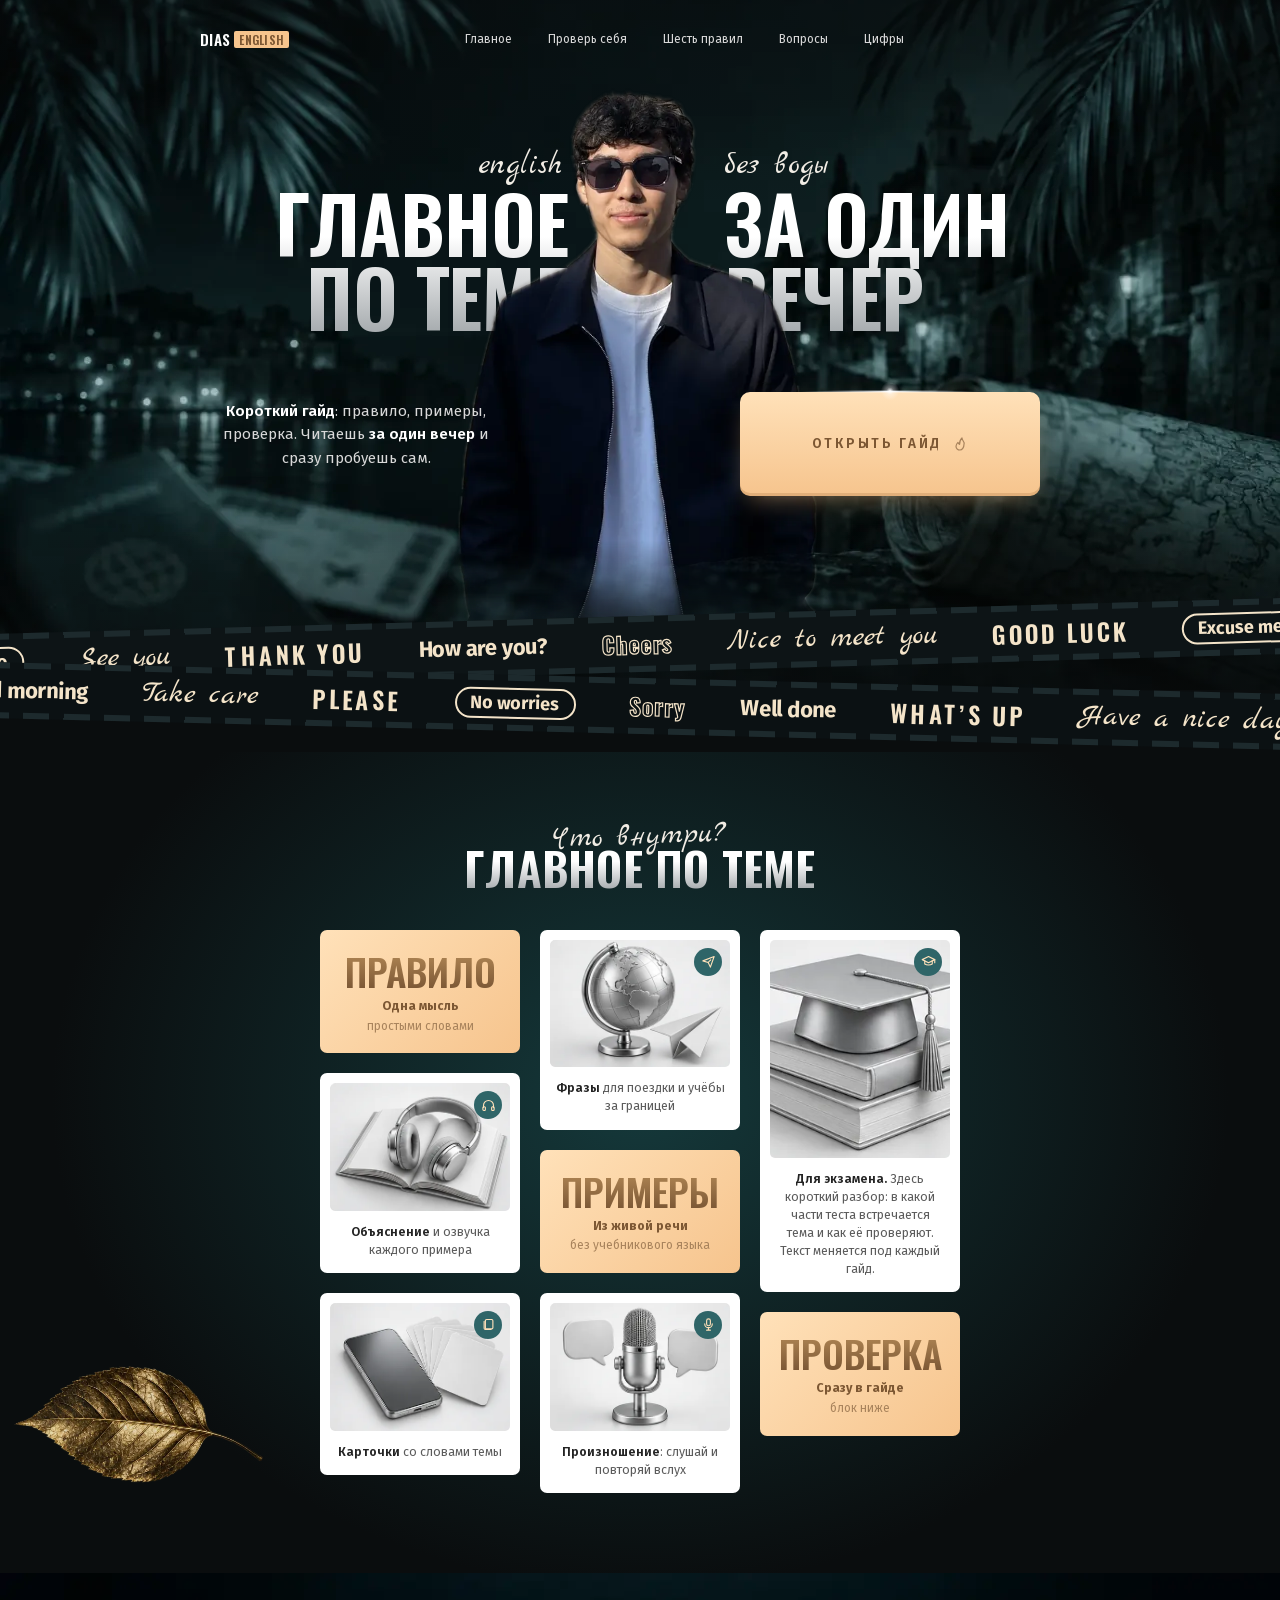
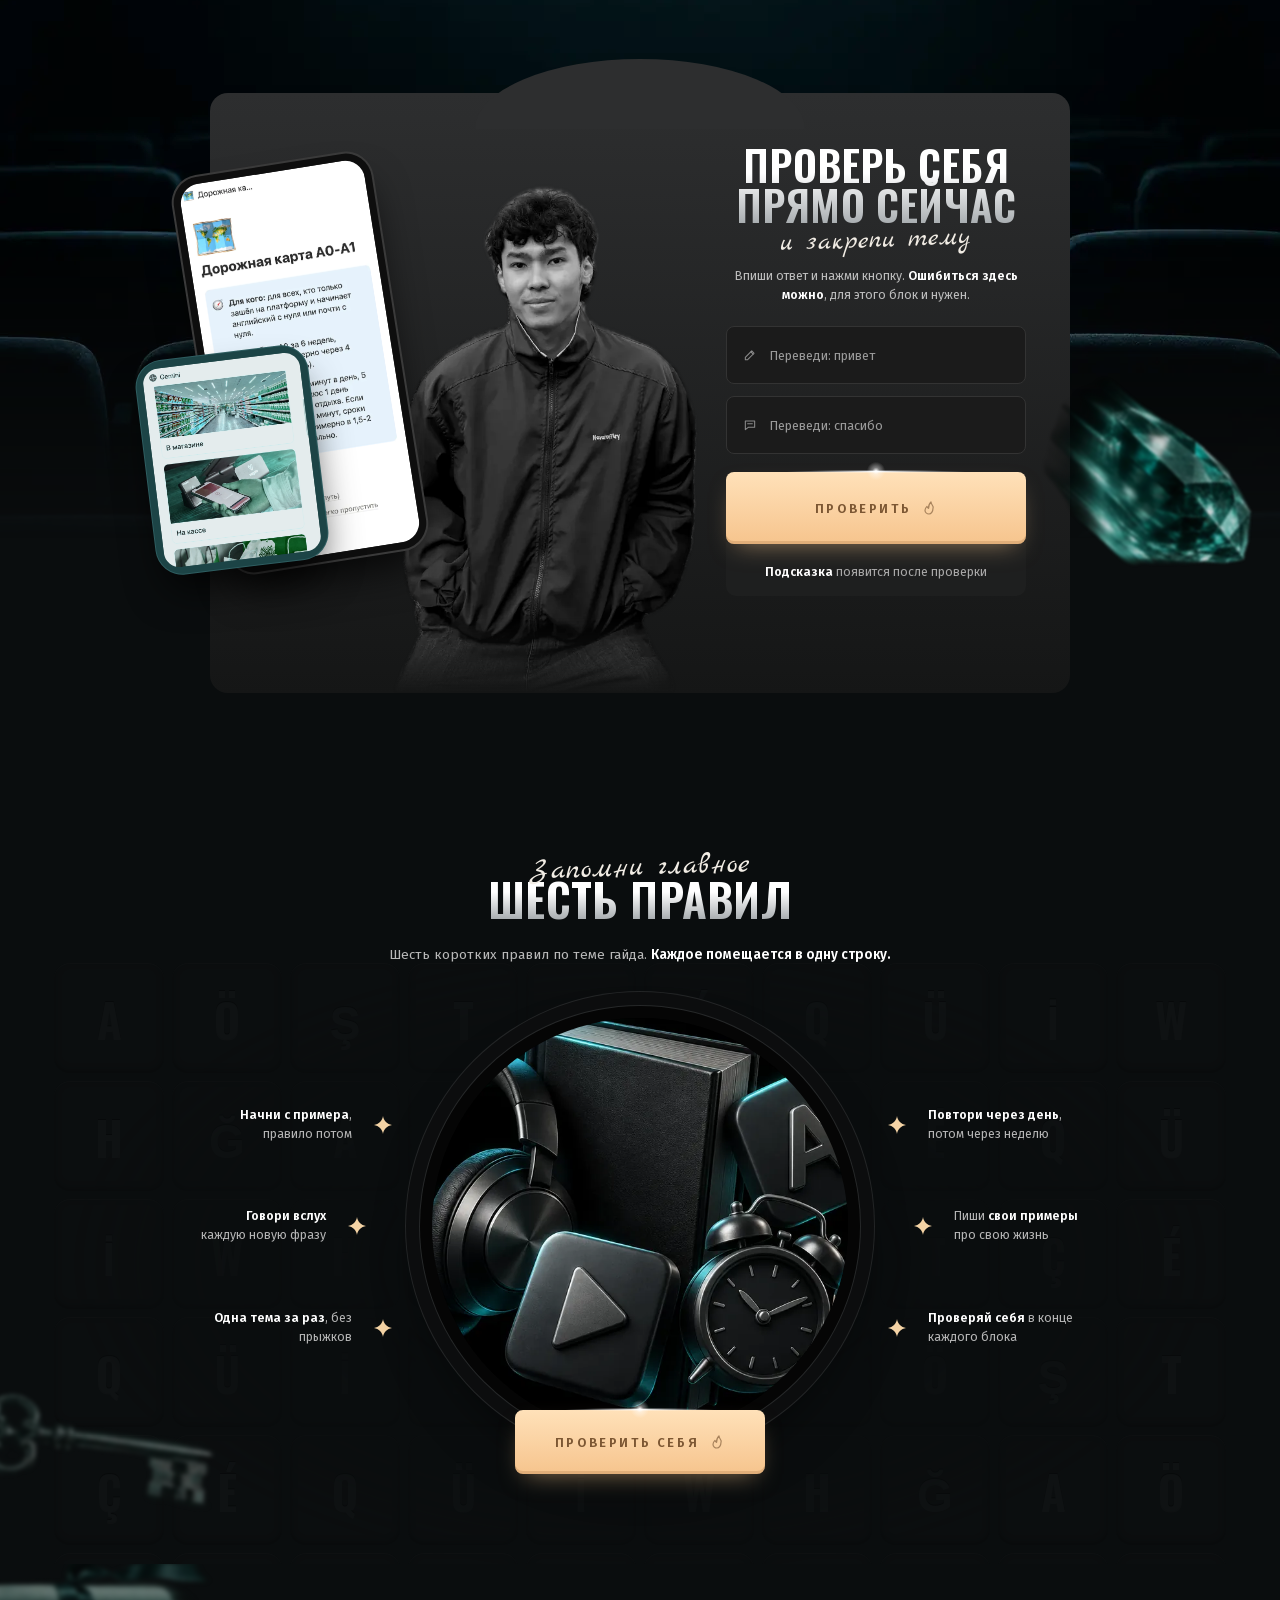
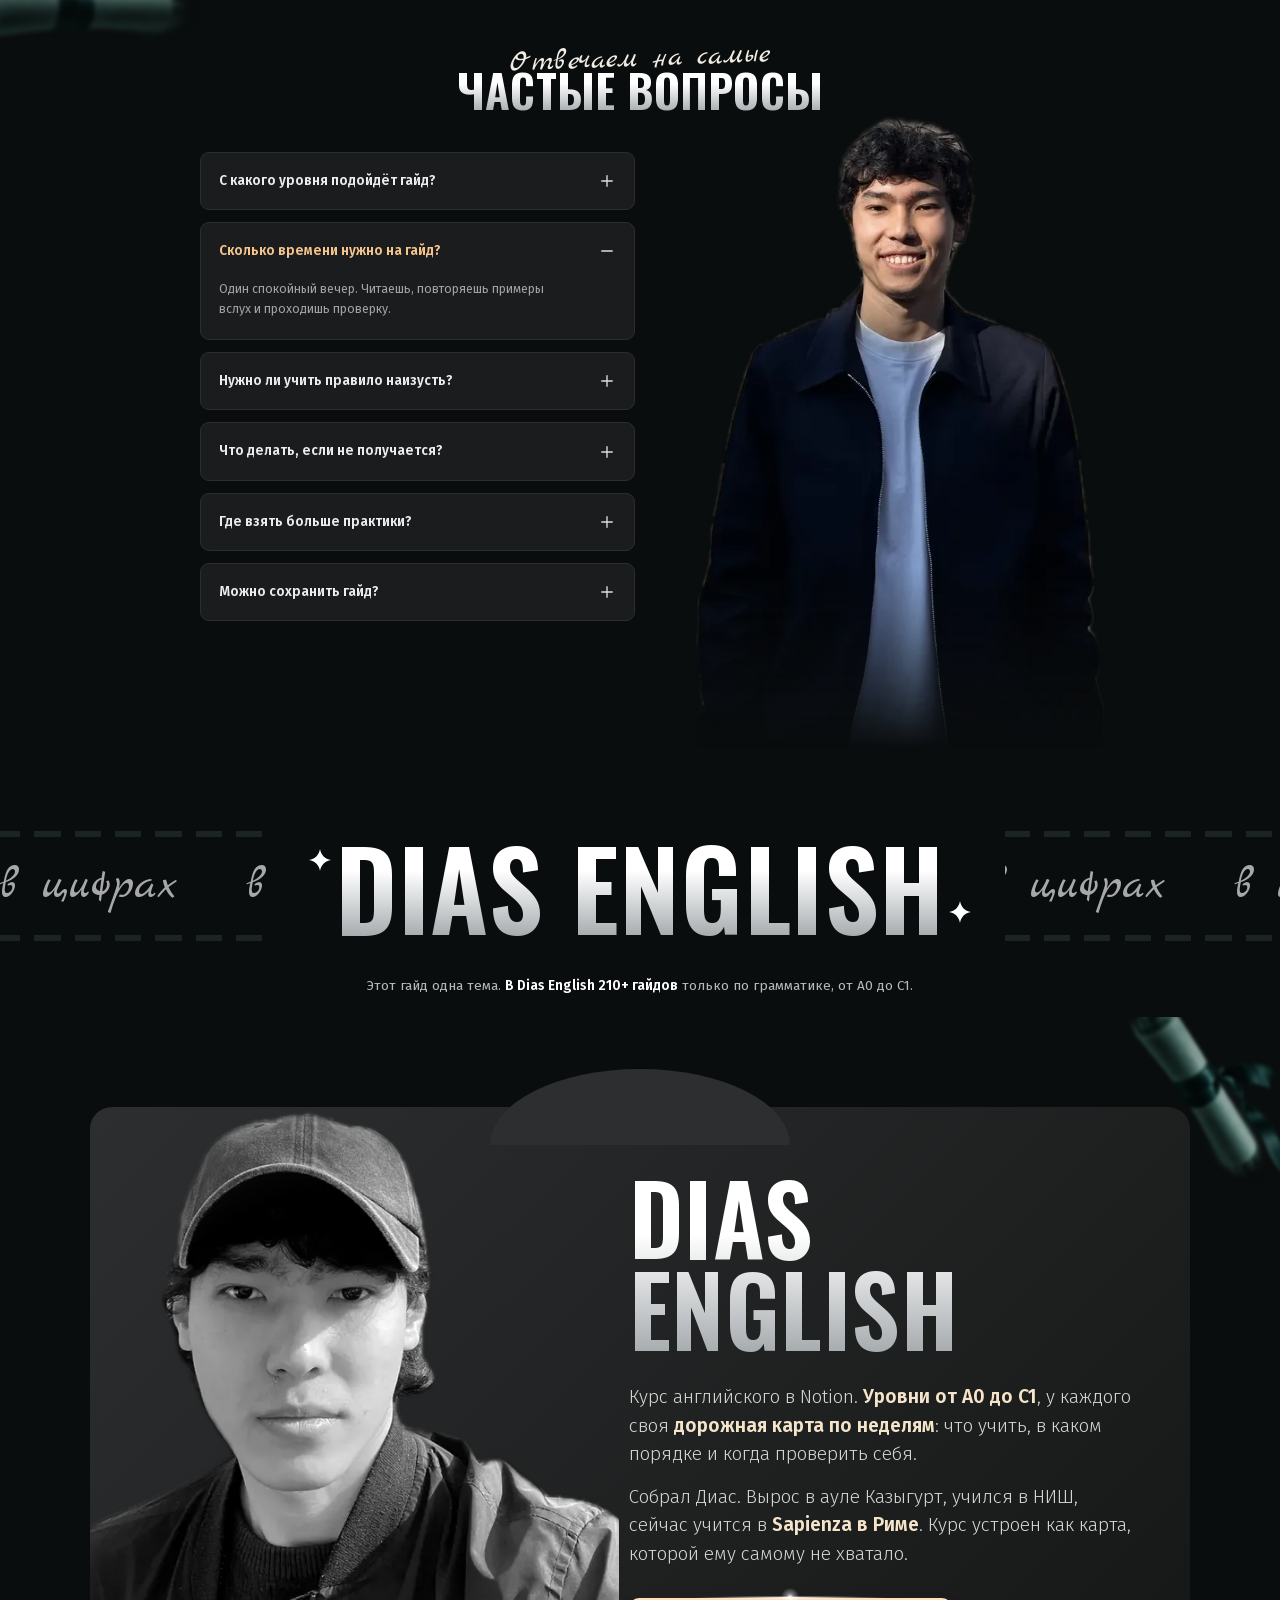
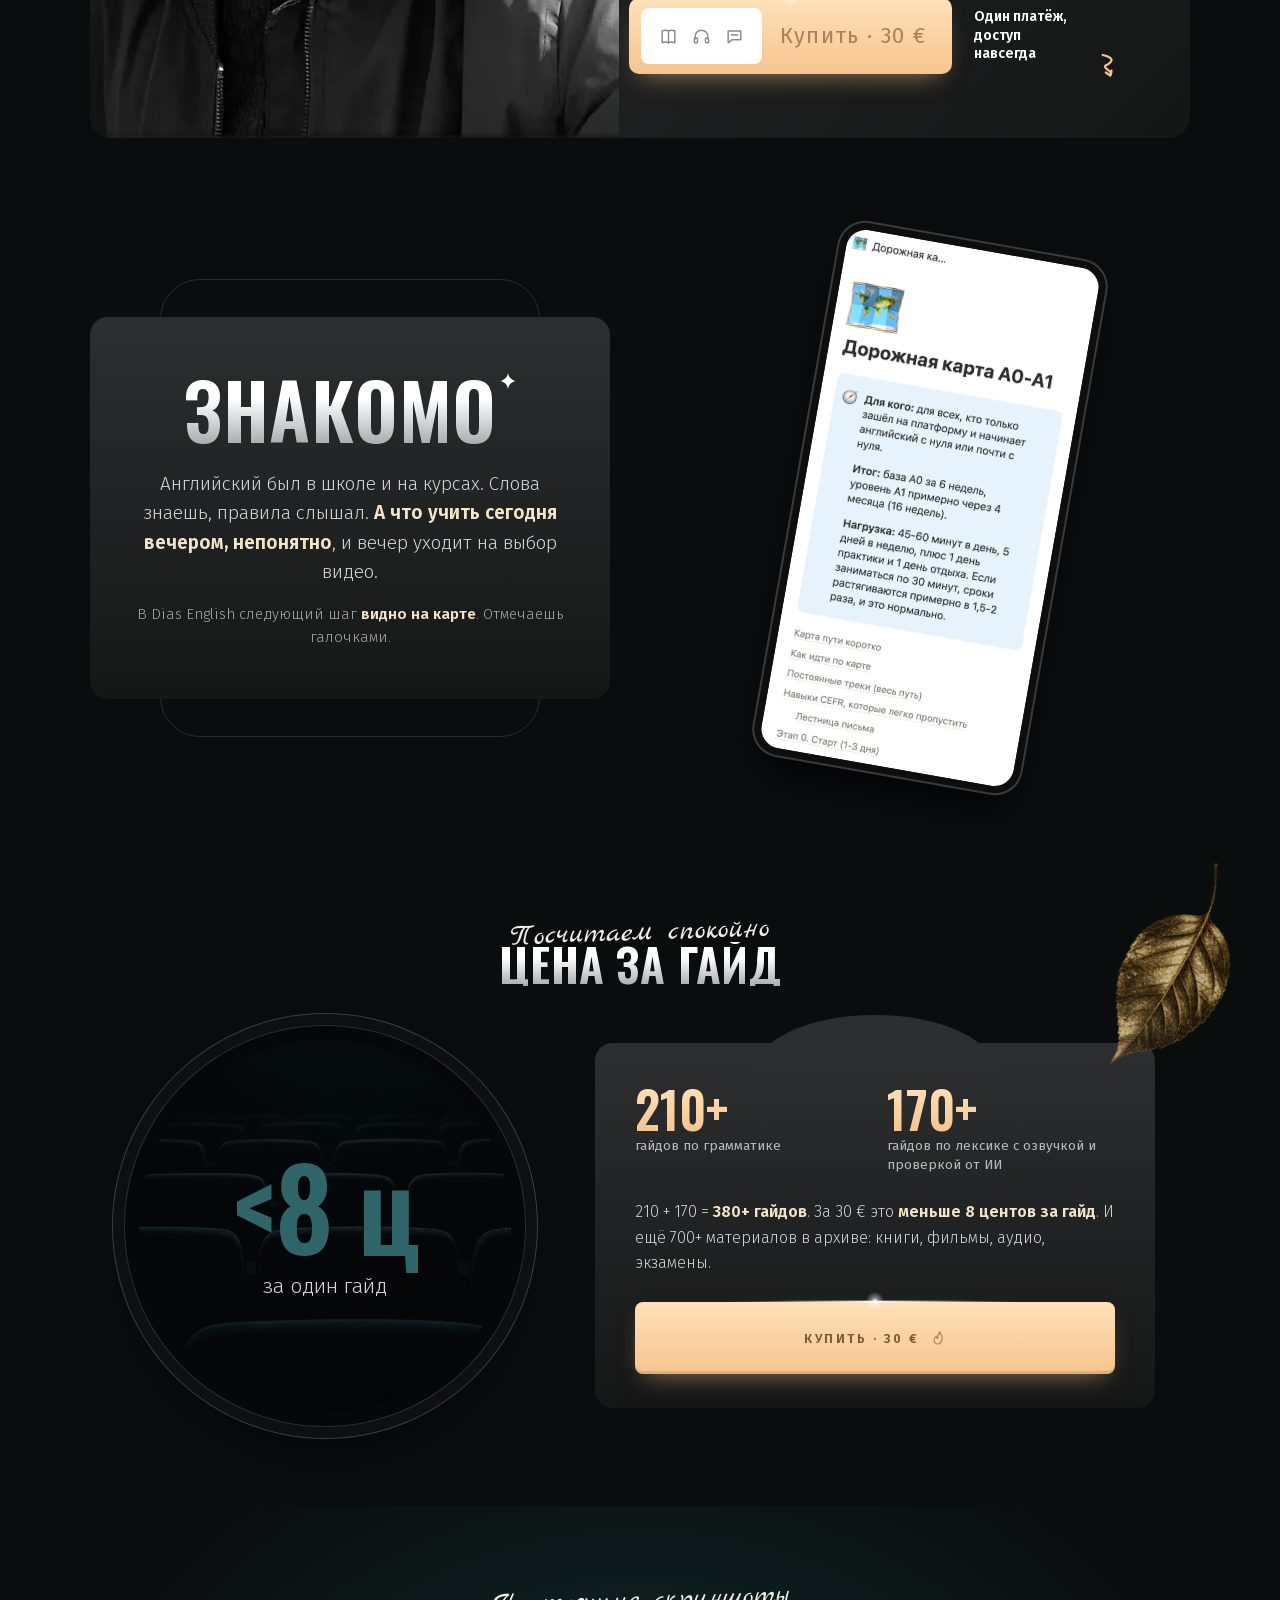
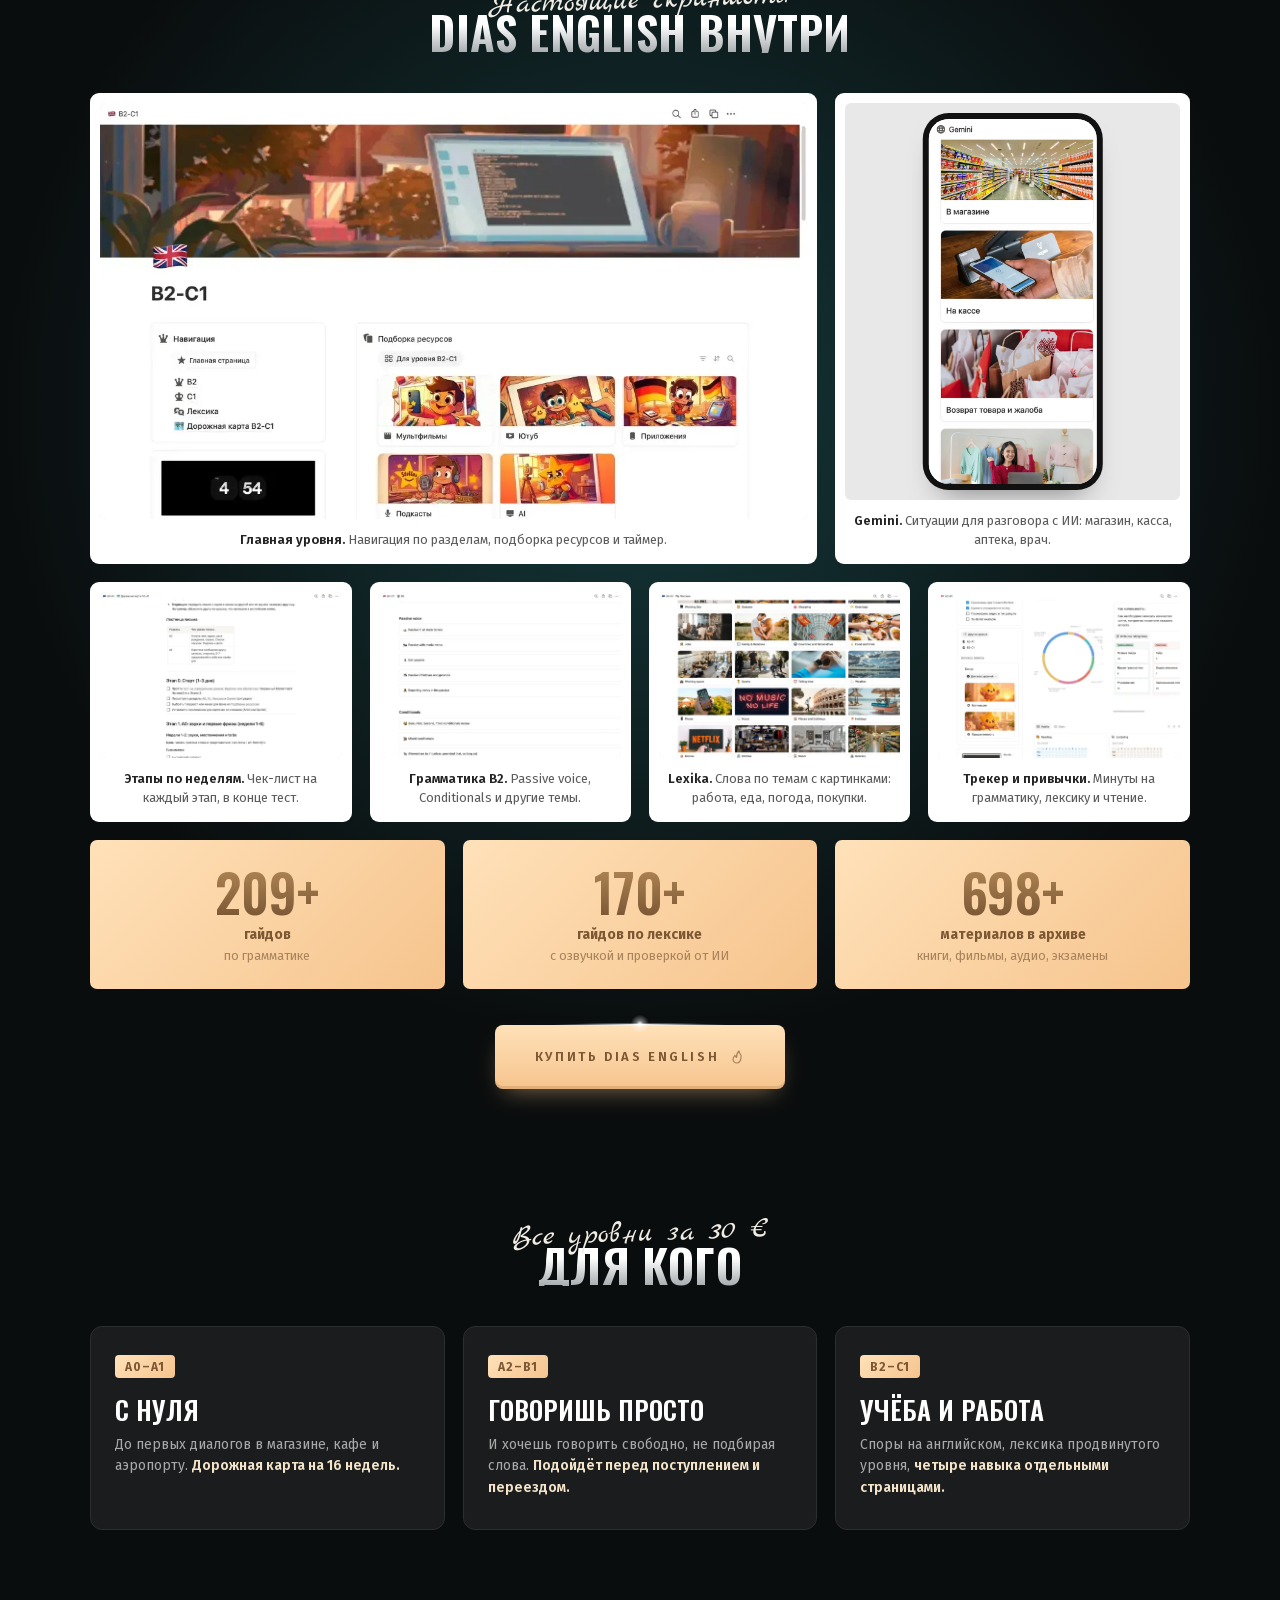
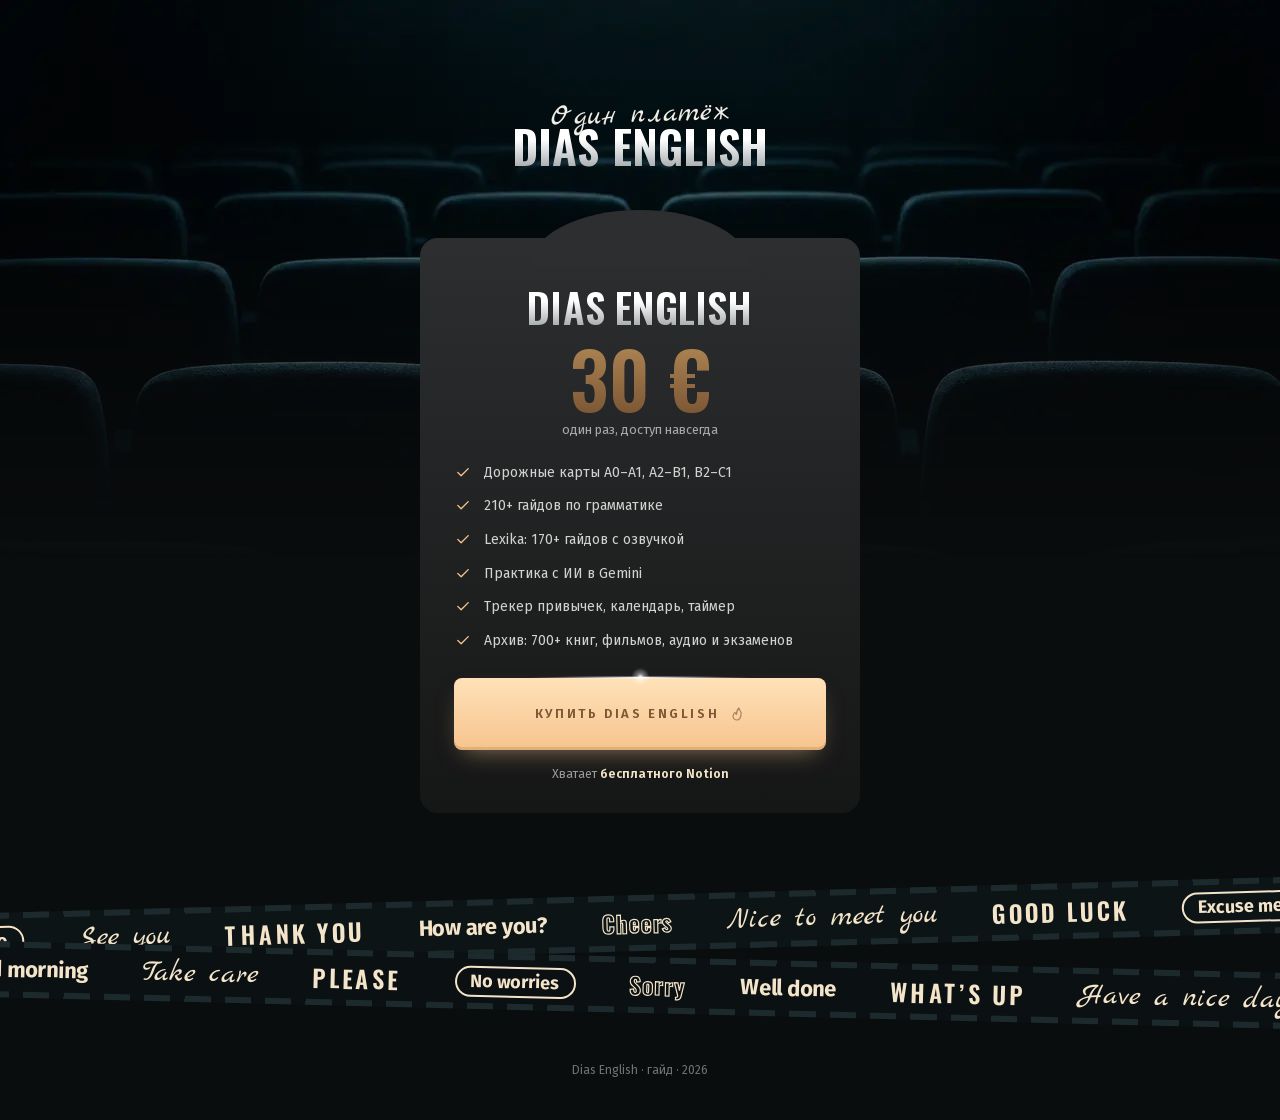
==== commit e6f8cbea: "Две вариации: /en/ с Dias English и /tr/ с Alterna Timur, у каждой lesson; блок с цифрами и ценой за" ====
--- a/index.html
+++ b/index.html
@@ -3,21 +3,11 @@
 <head>
 <meta charset="utf-8">
 <meta name="viewport" content="width=device-width, initial-scale=1">
-<title>Гайд Alterna: тема в одном месте</title>
-<meta name="description" content="Короткий гайд по теме: правило, примеры, проверка. В конце две платформы: Dias English и Alterna Timur.">
-<meta property="og:title" content="Гайд Alterna">
-<meta property="og:image" content="media/hero-bg.webp">
-<meta name="theme-color" content="#0a0d0e">
-<link rel="icon" href="favicon.svg" type="image/svg+xml">
-<link rel="preload" href="assets/fonts/Oswald-600-cyrillic.woff2" as="font" type="font/woff2" crossorigin>
-<link rel="preload" href="media/hero-person.webp" as="image">
-<link rel="stylesheet" href="assets/fonts.css">
-<link rel="stylesheet" href="style.css">
-<script src="content.js" defer></script>
-<script src="app.js" defer></script>
+<title>Гайд Alterna</title>
+<meta http-equiv="refresh" content="0; url=en/">
+<link rel="canonical" href="en/">
+<script>location.replace('en/' + location.hash);</script>
+<style>body{margin:0;background:#0a0d0e;color:#d4d4d4;font:15px/1.5 system-ui,sans-serif;display:grid;place-items:center;min-height:100vh}a{color:#f6c48d}</style>
 </head>
-<body data-page="full" data-base="">
-<div id="app"></div>
-<noscript><p style="padding:40px;text-align:center">Включи JavaScript, чтобы открыть гайд.</p></noscript>
-</body>
+<body><p>Открываем гайд: <a href="en/">en/</a></p></body>
 </html>
